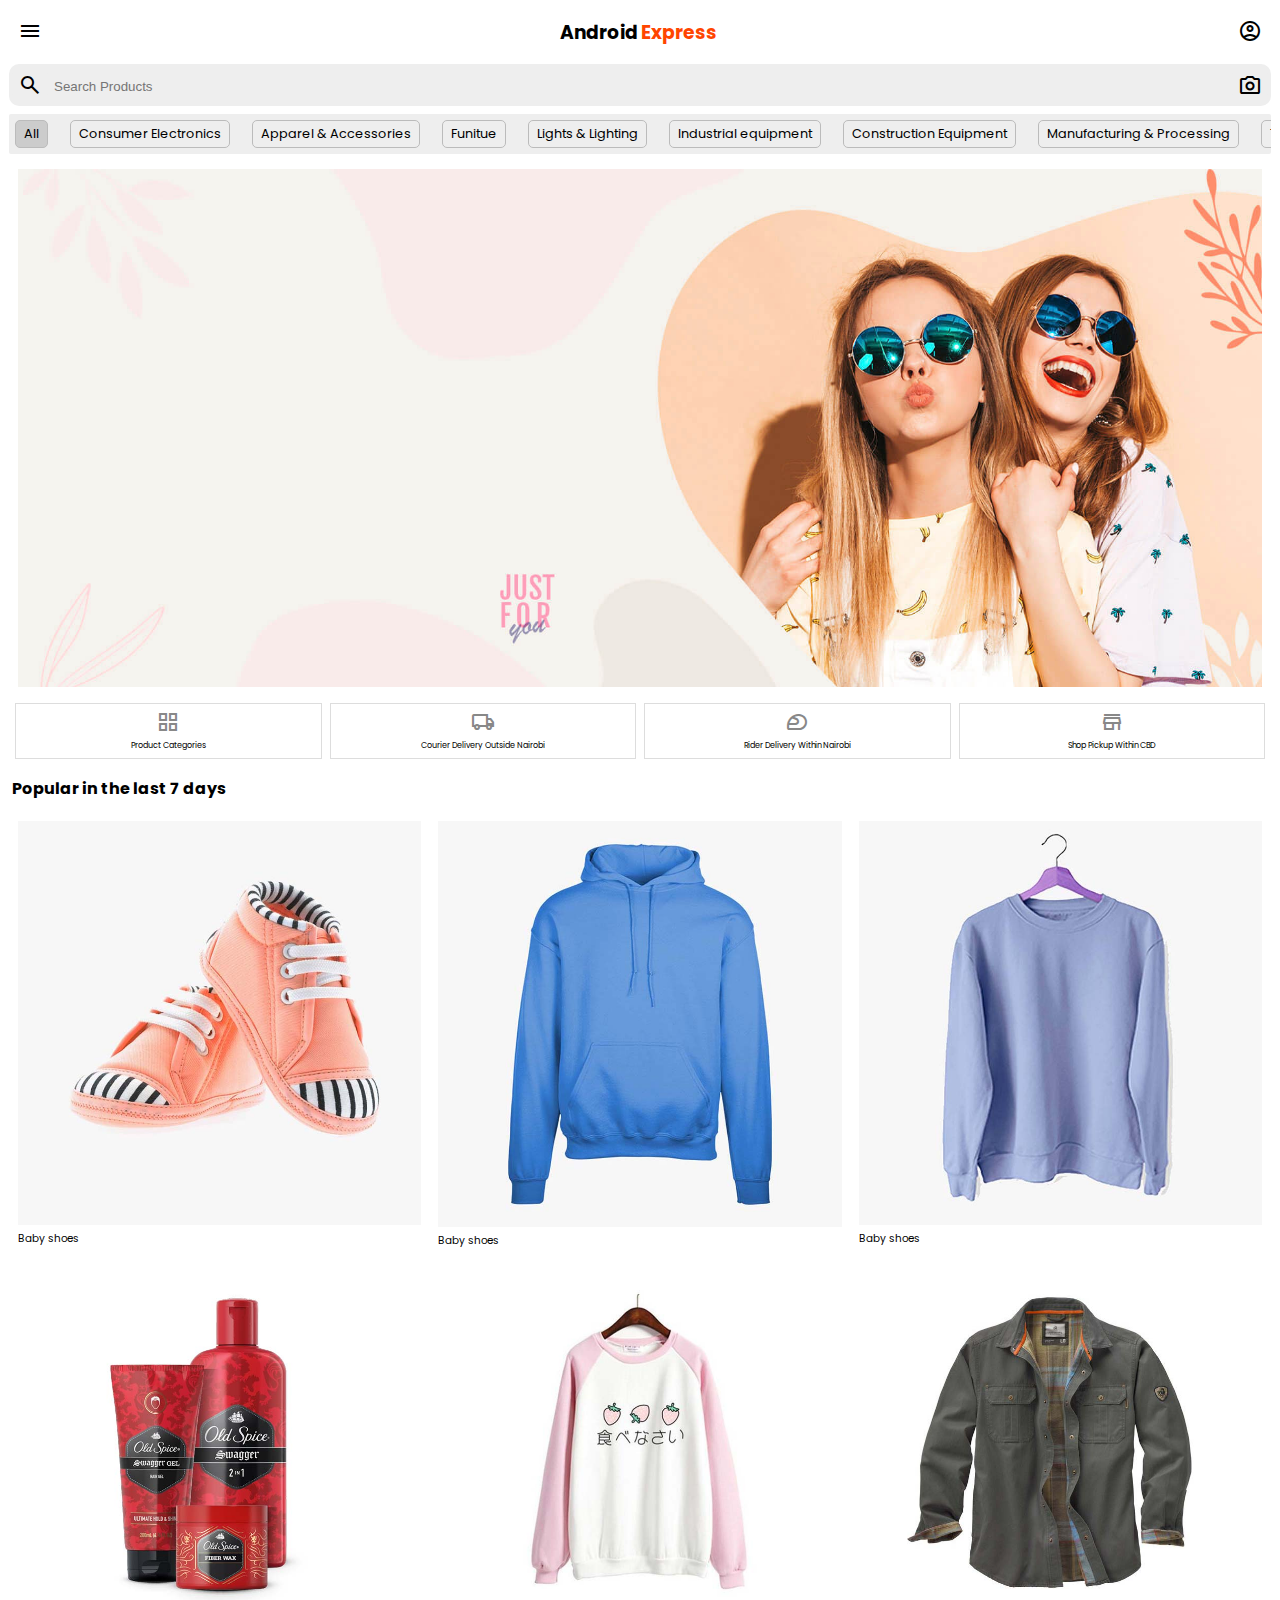
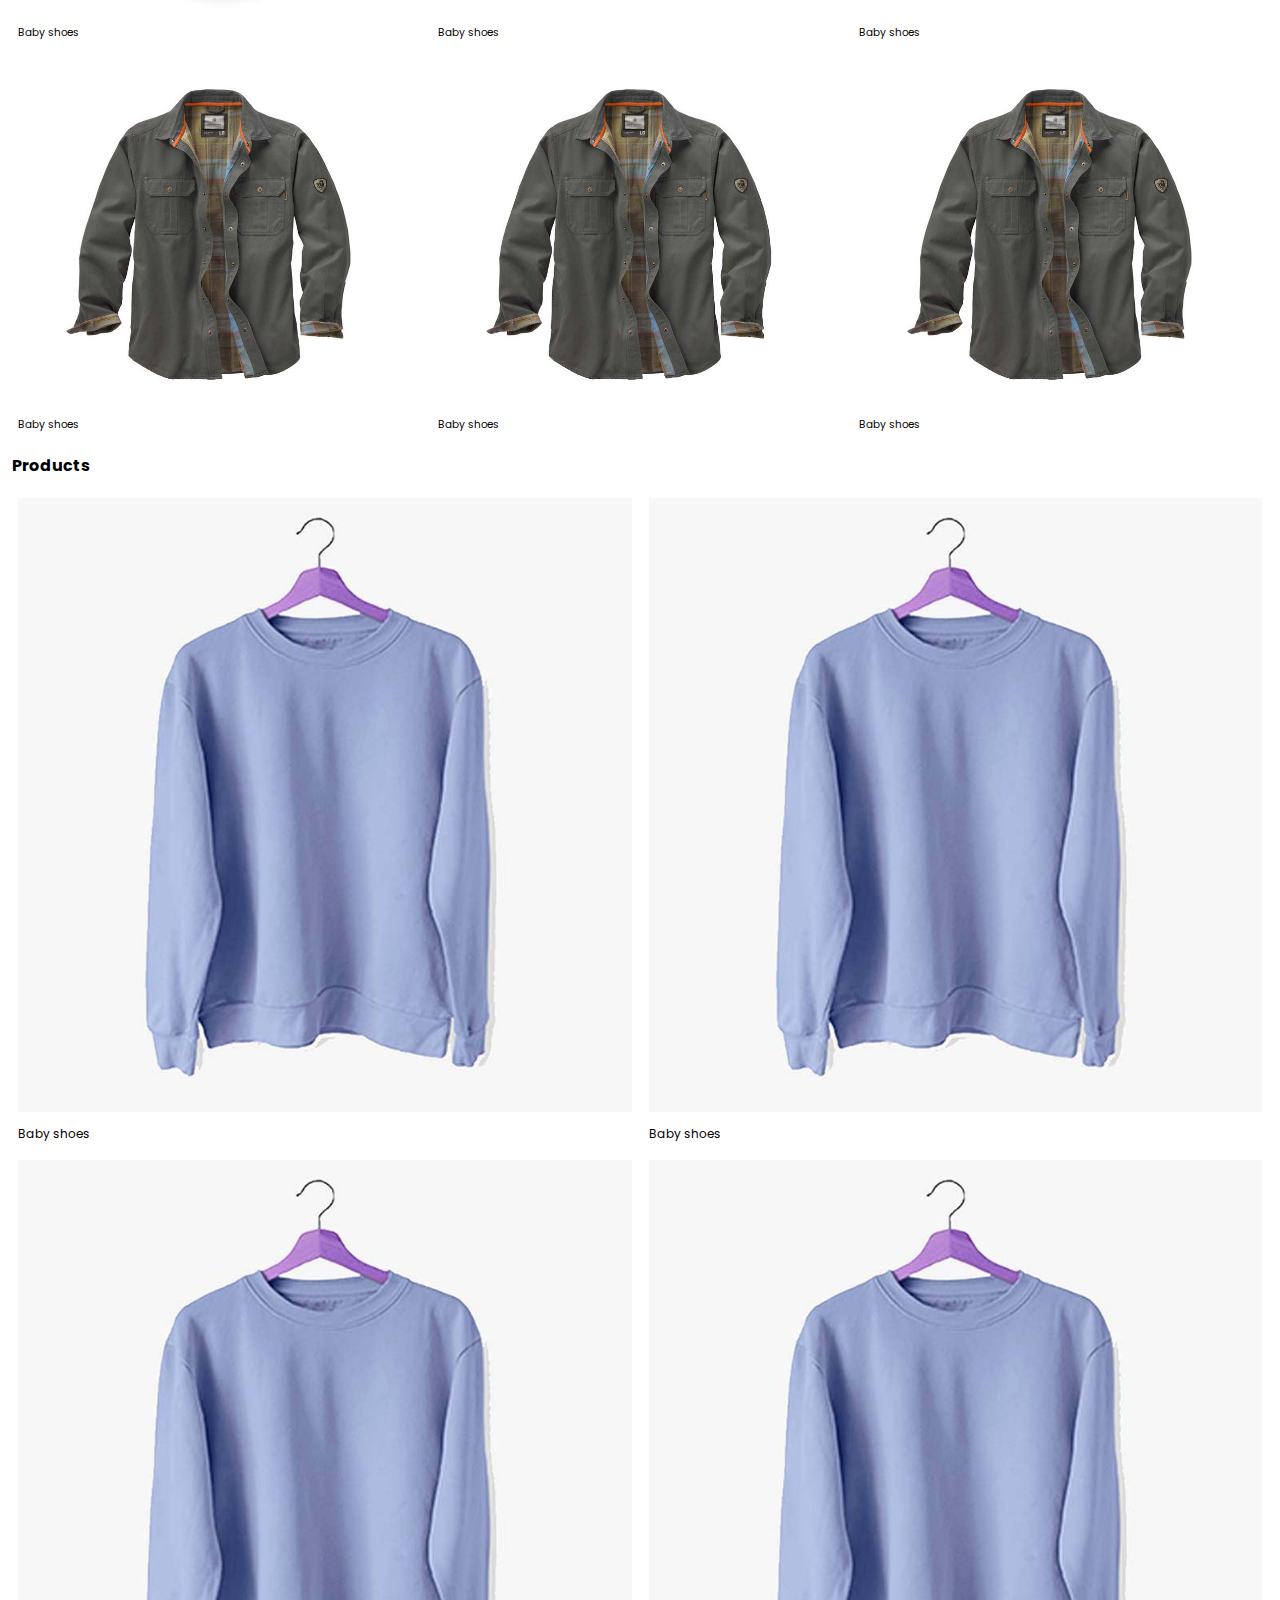
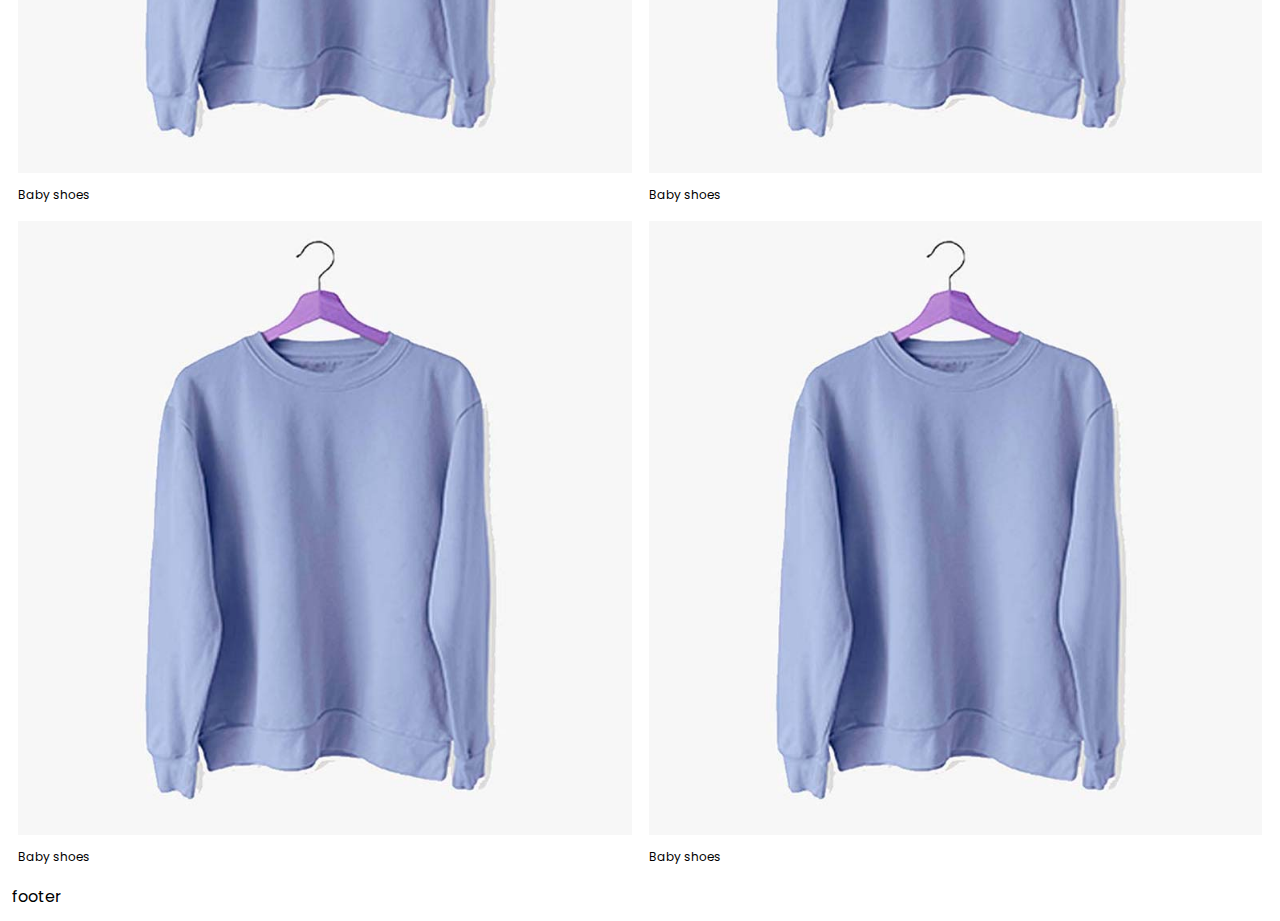
==== index.html @ 9db95a76 "Pushed the first files" ====
<!DOCTYPE html>
<html lang="en">
  <head>
    <meta charset="UTF-8" />
    <meta name="viewport" content="width=device-width, initial-scale=1.0" />
    <title>e-store</title>
    <link rel="stylesheet" href="style.css" />
    <link
      rel="stylesheet"
      href="https://fonts.googleapis.com/css2?family=Material+Symbols+Outlined:opsz,wght,FILL,GRAD@20..48,100..700,0..1,-50..200"
    />
    <link rel="preconnect" href="https://fonts.googleapis.com" />
    <link rel="preconnect" href="https://fonts.gstatic.com" crossorigin />
    <link
      href="https://fonts.googleapis.com/css2?family=Open+Sans:ital,wght@0,300..800;1,300..800&family=Poppins:ital,wght@0,100;0,200;0,300;0,400;0,500;0,600;0,700;0,800;0,900;1,100;1,200;1,300;1,400;1,500;1,600;1,700;1,800;1,900&display=swap"
      rel="stylesheet"
    />
  </head>
  <body class="body-container">
    <header class="body-container-item">
      <div class="header-logo container">
        <div class="header-logo-item">
          <span class="material-symbols-outlined"> menu </span>
        </div>
        <div class="header-logo-item">
          <h3>Android<span>Express</span></h3>
        </div>
        <div class="header-logo-item">
          <span class="material-symbols-outlined"> account_circle </span>
        </div>
      </div>
      <div class="header-search container">
        <div class="search-icon">
          <span class="material-symbols-outlined"> search </span>
        </div>
        <div class="search-input">
          <input type="text" name="" id="" placeholder="Search Products" />
        </div>

        <div class="image-search-icon">
          <span class="material-symbols-outlined"> photo_camera </span>
        </div>
      </div>
      <div class="header-categories container">
        <p class="active">All</p>
        <p>Consumer Electronics</p>
        <p>Apparel & Accessories</p>
        <p>Funitue</p>
        <p>Lights & Lighting</p>
        <p>Industrial equipment</p>
        <p>Construction Equipment</p>
        <p>Manufacturing & Processing</p>
        <p>Transportation</p>
        <p>Electrical & Electronic</p>
        <p>Auto, Motorcycle Parts & Accessories</p>
      </div>
    </header>
    <main class="body-container-item">
      <div class="hero-section">
        <div class="slide-banner">
          <img src="./images/banner-1.jpg" alt="banner" />
        </div>
        <div class="summary-info">
          <div class="info-item">
            <span class="material-symbols-outlined"> grid_view </span>
            <p>Product Categories</p>
          </div>
          <!-- <div class="info-item">
            <span class="material-symbols-outlined"> headset_mic </span>
            <p>Customer Support</p>
          </div> -->
          <div class="info-item">
            <span class="material-symbols-outlined"> local_shipping </span>
            <p>Courier Delivery Outside Nairobi</p>
          </div>
          <div class="info-item">
            <span class="material-symbols-outlined"> sports_motorsports </span>
            <p>Rider Delivery Within Nairobi</p>
          </div>
          <div class="info-item">
            <span class="material-symbols-outlined"> store </span>
            <p>Shop Pickup Within CBD</p>
          </div>
          <!-- <div class="info-item">
            <span class="material-symbols-outlined"> payments </span>
            <p>Pay on Delivery</p>
          </div> -->
        </div>
      </div>

      <h4>Popular in the last 7 days</h4>
      <div class="trending-products">
        <div class="product-card item1">
          <img src="/images/products/1.jpg" alt="" />
          <p>Baby shoes</p>
        </div>
        <div class="product-card item2">
          <img src="/images/products/2.jpg" alt="" />
          <p>Baby shoes</p>
        </div>
        <div class="product-card item3">
          <img src="/images/products/3.jpg" alt="" />
          <p>Baby shoes</p>
        </div>
        <div class="product-card item4">
          <img src="/images/products/shampoo.jpg" alt="" />
          <p>Baby shoes</p>
        </div>
        <div class="product-card item5">
          <img src="/images/products/clothes-1.jpg" alt="" />
          <p>Baby shoes</p>
        </div>
        <div class="product-card item6">
          <img src="/images/products/jacket-3.jpg" alt="" />
          <p>Baby shoes</p>
        </div>
        <div class="product-card item7">
          <img src="/images/products/jacket-3.jpg" alt="" />
          <p>Baby shoes</p>
        </div>
        <div class="product-card item8">
          <img src="/images/products/jacket-3.jpg" alt="" />
          <p>Baby shoes</p>
        </div>
        <div class="product-card item9">
          <img src="/images/products/jacket-3.jpg" alt="" />
          <p>Baby shoes</p>
        </div>
      </div>
      <h4>Products</h4>
      <div class="products">
        <div class="product-grid-item">
          <img src="/images/products/3.jpg" alt="" />
          <p>Baby shoes</p>
        </div>
        <div class="product-grid-item">
          <img src="/images/products/3.jpg" alt="" />
          <p>Baby shoes</p>
        </div>
        <div class="product-grid-item">
          <img src="/images/products/3.jpg" alt="" />
          <p>Baby shoes</p>
        </div>
        <div class="product-grid-item">
          <img src="/images/products/3.jpg" alt="" />
          <p>Baby shoes</p>
        </div>
        <div class="product-grid-item">
          <img src="/images/products/3.jpg" alt="" />
          <p>Baby shoes</p>
        </div>
        <div class="product-grid-item">
          <img src="/images/products/3.jpg" alt="" />
          <p>Baby shoes</p>
        </div>
      </div>
    </main>
    <footer class="body-container-item">
      <p>footer</p>
    </footer>
  </body>
</html>
---- style.css ----
*{
    margin: 0;
    padding: 0;
    box-sizing: border-box;
    /* border: 1px solid red; */
    padding: 3px;
}

li{
    list-style: none;
}

a{
    text-decoration: none;
}

html{
    font-family: "Poppins", sans-serif;
    /* font-weight: 400; */
    font-style: normal;
}

.body-container{
    display: flex;
    flex-direction: column;
    width: 100%;
    /* gap: 5px; */
}

header{
    display: flex;
    flex-direction: column;
    gap: 5px;
}

.header-logo{
    display: flex;
    gap: 1rem;
    align-items: center;
    justify-content: space-between;

}

.header-logo h3 span{
    color: orangered;
    /* border: 1px solid black;
    border-radius: 5px; */
}

.header-search, .search-icon,.image-search-icon{
    display: flex;
    align-items: center;
    justify-content: space-between;
    background-color: #eee;
    border-radius: 10px;
}


.search-input{
    flex-grow: 1;
    font: inherit;
}

.search-input input{
    background: transparent;
    width: 100%;
    border: none;
    border-radius: 5px;
}

.header-categories{
    display: flex;
    gap: 1rem;
    background-color: #eee;
    overflow-x: auto;
        -webkit-overflow-scrolling: touch; /* Enable smooth scrolling on iOS */
    scrollbar-width: none; /* Hide scrollbar for Firefox */
    -ms-overflow-style: none; /* Hide scrollbar for IE/Edge */
    gap: 1rem;
    padding-right: 10px;
    border-radius: 2px;
}

.header-categories::-webkit-scrollbar {
    display: none; /* Hide scrollbar for Webkit browsers (Chrome, Safari) */
}

.header-categories p{
    width:max-content;
    text-wrap: nowrap;
    border: 1px solid #bbb;
    margin: 3px;
    border-radius: 5px;
    padding: 4px 8px;
    font-size: 0.8rem;
}

.active{
    background-color: #ccc;
}

/* ********************* */
.body-container-item{
    display: flex;
    flex-direction: column;
    gap: 8px;
    /* border: 1px solid red; */
}
.hero-section{
    display: flex;
    flex-direction: column;
    /* border: 1px solid red; */

}

.slide-banner img{
    width: 100%;
}

.summary-info{
    display: flex;
    align-items:stretch;
    justify-content:space-between;
    gap: 0.5rem;
    /* border: 1px solid red; */
    /* flex-wrap: wrap; */

}
.info-item{
    display: flex;
    flex-direction: column;
    align-items: center;
    justify-content: space-evenly;
    border: 1px solid #ddd;
    width: 100%;
}

.summary-info span{
    /* border: 1px solid red; */
    color: #888;
}

.summary-info p {
    font-size: 0.5rem;
    text-wrap: wrap;
    text-align: center;
}

.trending-products{
    display: grid;
    grid-template-columns: repeat(6, 1fr);
    grid-template-rows: repeat(3, auto);
    gap: 5px;
}

.product-card{
    display: flex;
    flex-direction: column;
    /* border: 1px solid red; */
}

.product-card p{
    font-size: 0.65rem;
}

.item1 {
    grid-column: span 2; /* Take up 2 columns */
    grid-row: span 1; /* Take up 1 row */
}
.item2 {
    grid-column: span 2; /* Take up 2 columns */
    grid-row: span 1; /* Take up 1 row */
}
.item3 {
    grid-column: span 2; /* Take up 2 columns */
    grid-row: span 1; /* Take up 1 row */
}
.item4 {
    grid-column: span 2; /* Take up 2 columns */
    grid-row: span 1; /* Take up 1 row */
    /* background-color: aqua; */
}
.item5 {
    grid-column: span 2; /* Take up 2 columns */
    grid-row: span 1; /* Take up 1 row */
}
.item6 {
    grid-column: span 2; /* Take up 2 columns */
    grid-row: span 1; /* Take up 1 row */
}
.item7 {
    grid-column: span 2; /* Take up 2 columns */
    grid-row: span 1; /* Take up 1 row */
}
.item8 {
    grid-column: span 2; /* Take up 2 columns */
    grid-row: span 1; /* Take up 1 row */
}
.item9 {
    grid-column: span 2; /* Take up 2 columns */
    grid-row: span 1; /* Take up 1 row */
}

.products{
    display: grid;
    grid-template-columns: repeat(2, 1fr);
    gap: 5px;
    width: 100%;
}

.product-grid-item img{
    width: 100%;
}

.product-grid-item p{
    font-size: 0.75rem;
}
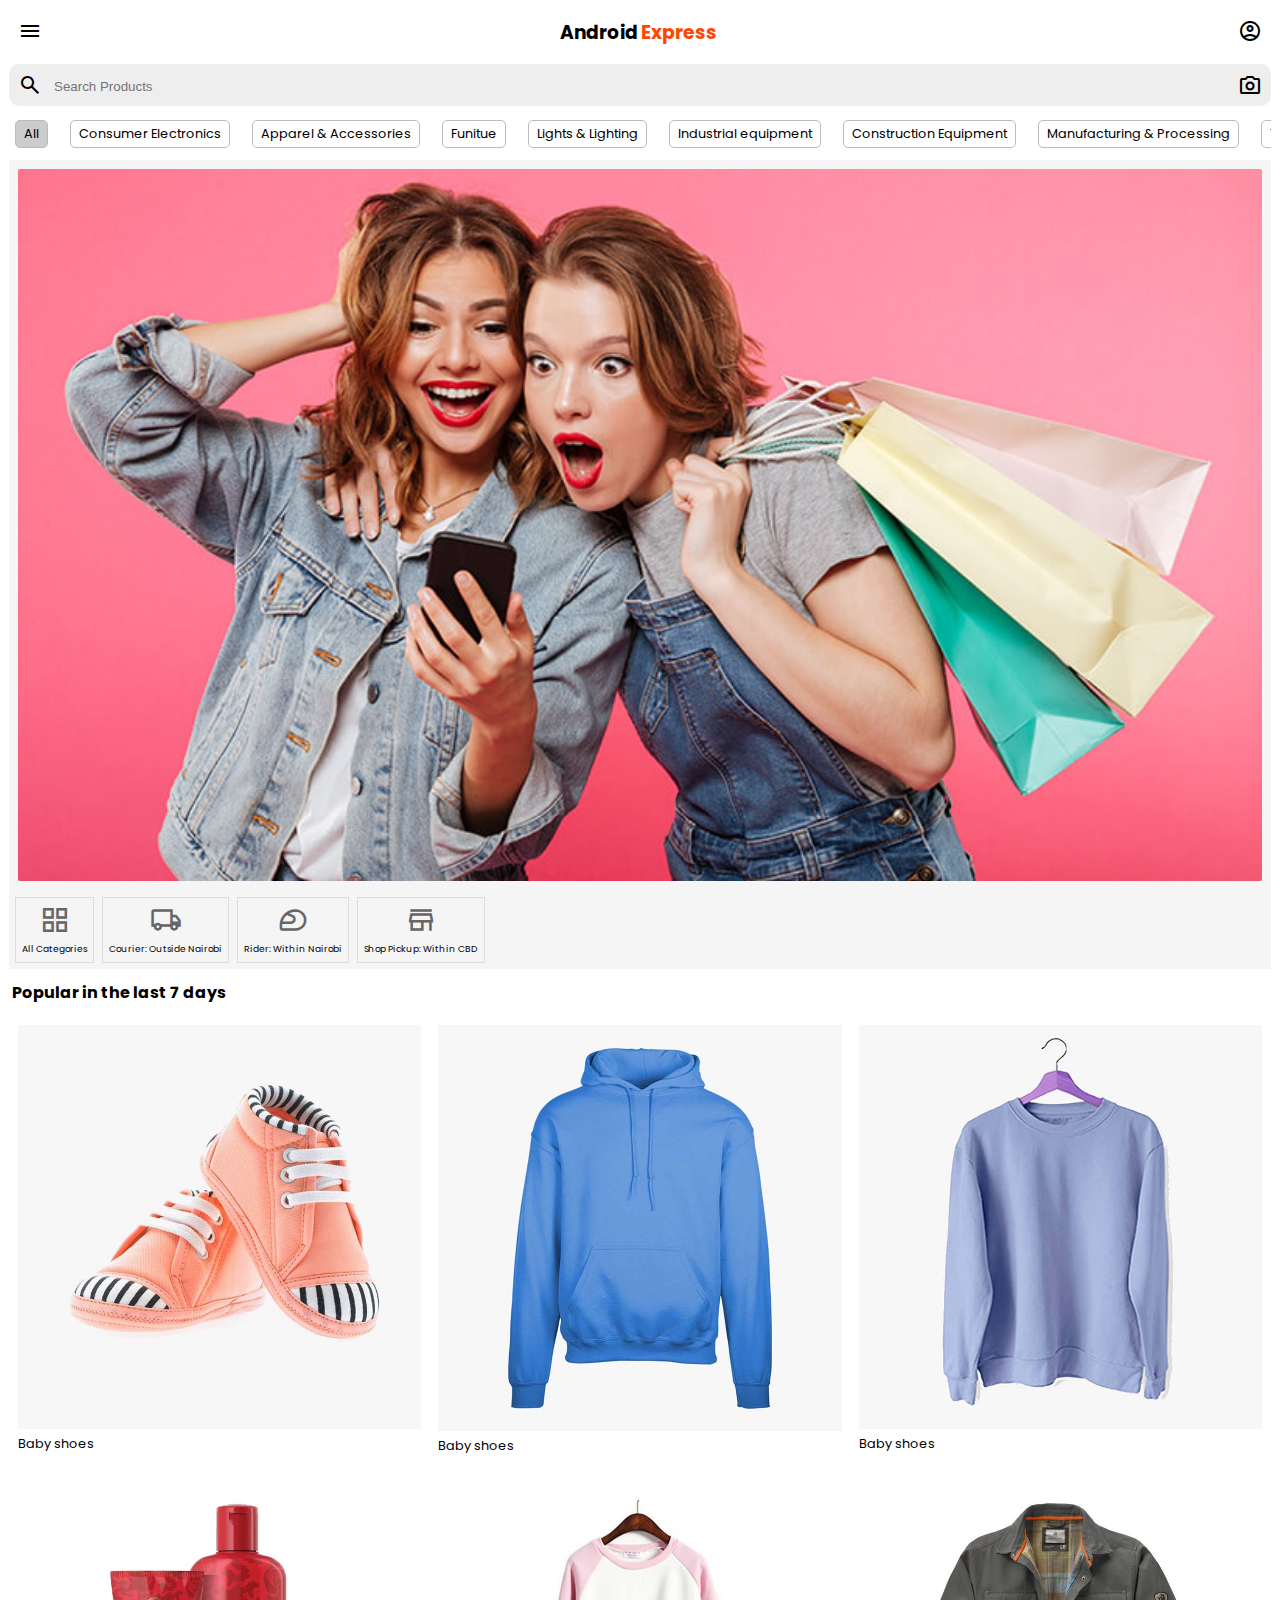
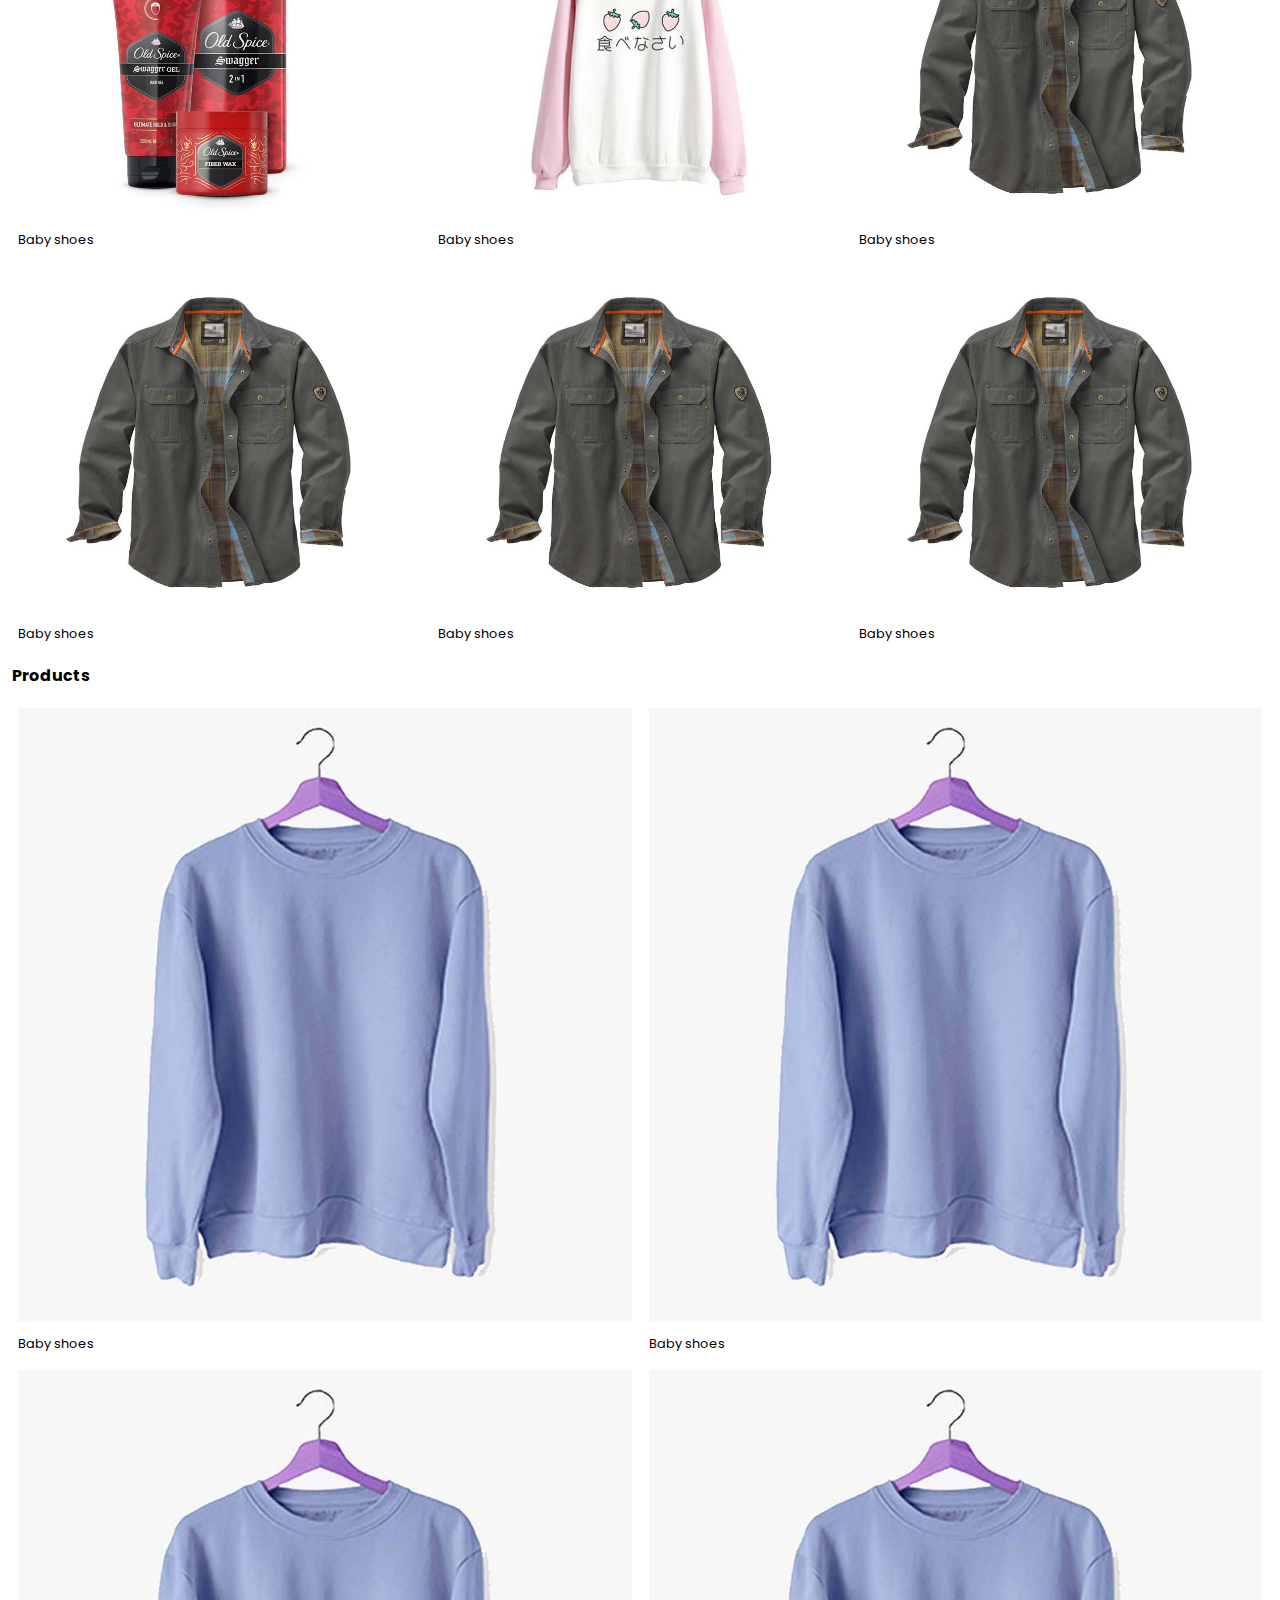
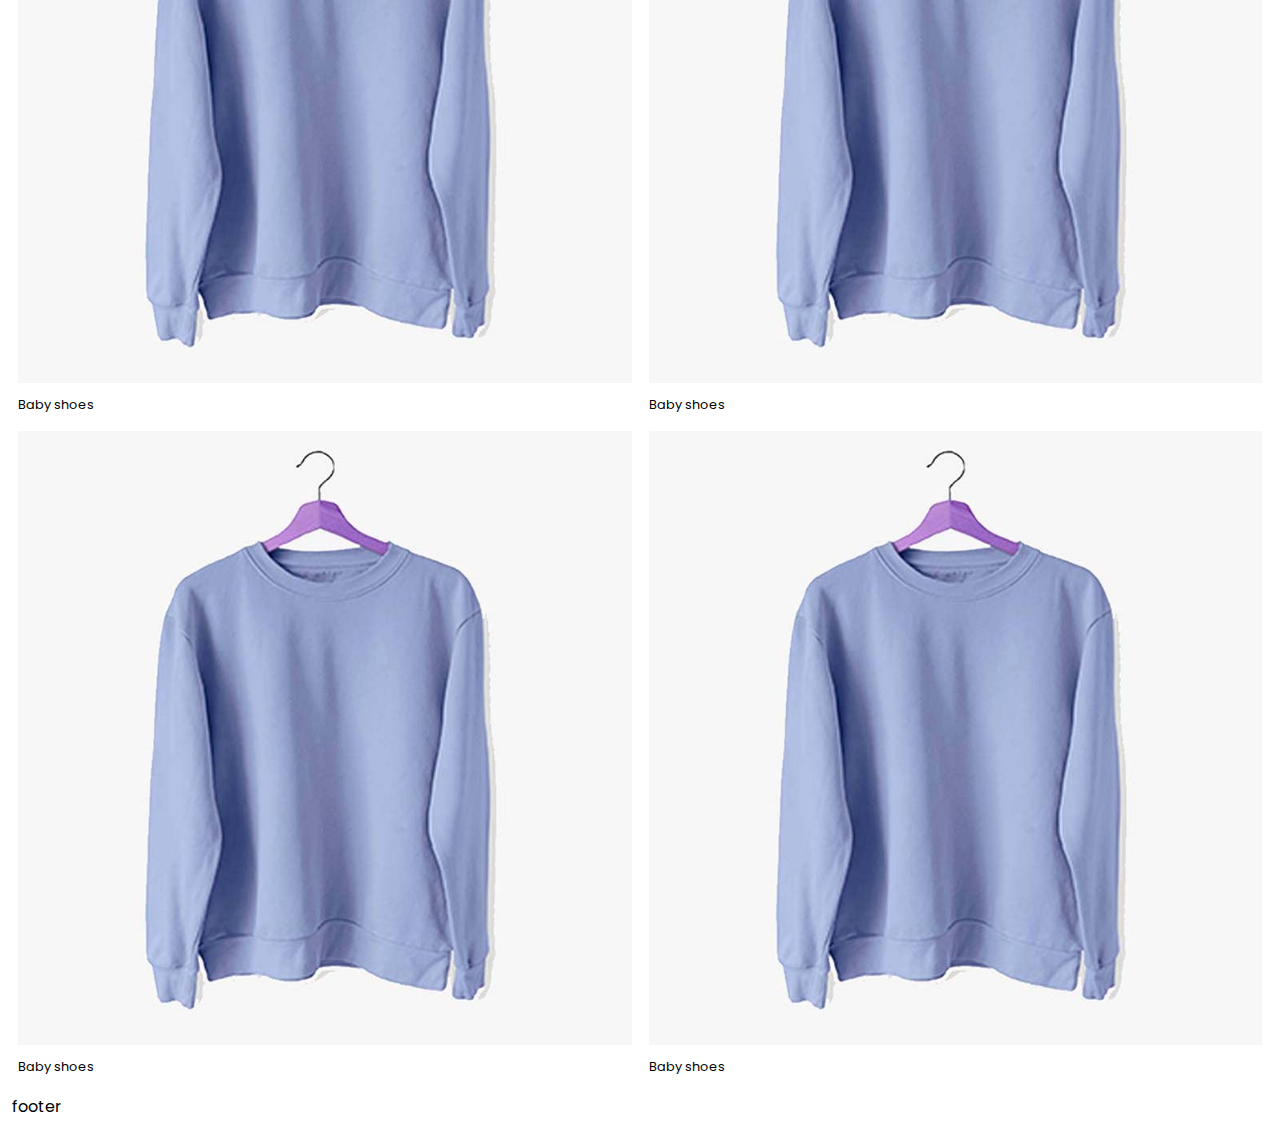
==== commit 21a087df: "Add files via upload" ====
--- a/index.html
+++ b/index.html
@@ -58,12 +58,12 @@
     <main class="body-container-item">
       <div class="hero-section">
         <div class="slide-banner">
-          <img src="./images/banner-1.jpg" alt="banner" />
+          <img src="./images/blog-1.jpg" alt="banner" />
         </div>
         <div class="summary-info">
           <div class="info-item">
             <span class="material-symbols-outlined"> grid_view </span>
-            <p>Product Categories</p>
+            <p>All Categories</p>
           </div>
           <!-- <div class="info-item">
             <span class="material-symbols-outlined"> headset_mic </span>
@@ -71,15 +71,15 @@
           </div> -->
           <div class="info-item">
             <span class="material-symbols-outlined"> local_shipping </span>
-            <p>Courier Delivery Outside Nairobi</p>
+            <p>Courier: Outside Nairobi</p>
           </div>
           <div class="info-item">
             <span class="material-symbols-outlined"> sports_motorsports </span>
-            <p>Rider Delivery Within Nairobi</p>
+            <p>Rider: Within Nairobi</p>
           </div>
           <div class="info-item">
             <span class="material-symbols-outlined"> store </span>
-            <p>Shop Pickup Within CBD</p>
+            <p>Shop Pickup: Within CBD</p>
           </div>
           <!-- <div class="info-item">
             <span class="material-symbols-outlined"> payments </span>
--- a/style.css
+++ b/style.css
@@ -31,6 +31,7 @@
     display: flex;
     flex-direction: column;
     gap: 5px;
+    background-color: #fff;
 }
 
 .header-logo{
@@ -71,7 +72,7 @@
 .header-categories{
     display: flex;
     gap: 1rem;
-    background-color: #eee;
+    /* background-color: #eee; */
     overflow-x: auto;
         -webkit-overflow-scrolling: touch; /* Enable smooth scrolling on iOS */
     scrollbar-width: none; /* Hide scrollbar for Firefox */
@@ -105,22 +106,26 @@
     flex-direction: column;
     gap: 8px;
     /* border: 1px solid red; */
+   
 }
 .hero-section{
     display: flex;
     flex-direction: column;
     /* border: 1px solid red; */
+     background-color: #f5f5f5;
 
 }
 
 .slide-banner img{
     width: 100%;
+    border-radius: 5px;
+    /* border: 1px solid #bbb; */
 }
 
 .summary-info{
     display: flex;
-    align-items:stretch;
-    justify-content:space-between;
+    align-items:center;
+    justify-content: flex-start;
     gap: 0.5rem;
     /* border: 1px solid red; */
     /* flex-wrap: wrap; */
@@ -132,16 +137,17 @@
     align-items: center;
     justify-content: space-evenly;
     border: 1px solid #ddd;
-    width: 100%;
+    /* width: 100%; */
 }
 
 .summary-info span{
     /* border: 1px solid red; */
-    color: #888;
+    color: #666;
+    font-size: 2rem;
 }
 
 .summary-info p {
-    font-size: 0.5rem;
+    font-size: 0.57rem;
     text-wrap: wrap;
     text-align: center;
 }
@@ -151,6 +157,7 @@
     grid-template-columns: repeat(6, 1fr);
     grid-template-rows: repeat(3, auto);
     gap: 5px;
+    background-color: #fff;
 }
 
 .product-card{
@@ -160,7 +167,7 @@
 }
 
 .product-card p{
-    font-size: 0.65rem;
+    font-size: 0.8rem;
 }
 
 .item1 {
@@ -213,5 +220,5 @@
 }
 
 .product-grid-item p{
-    font-size: 0.75rem;
+    font-size: 0.8rem;
 }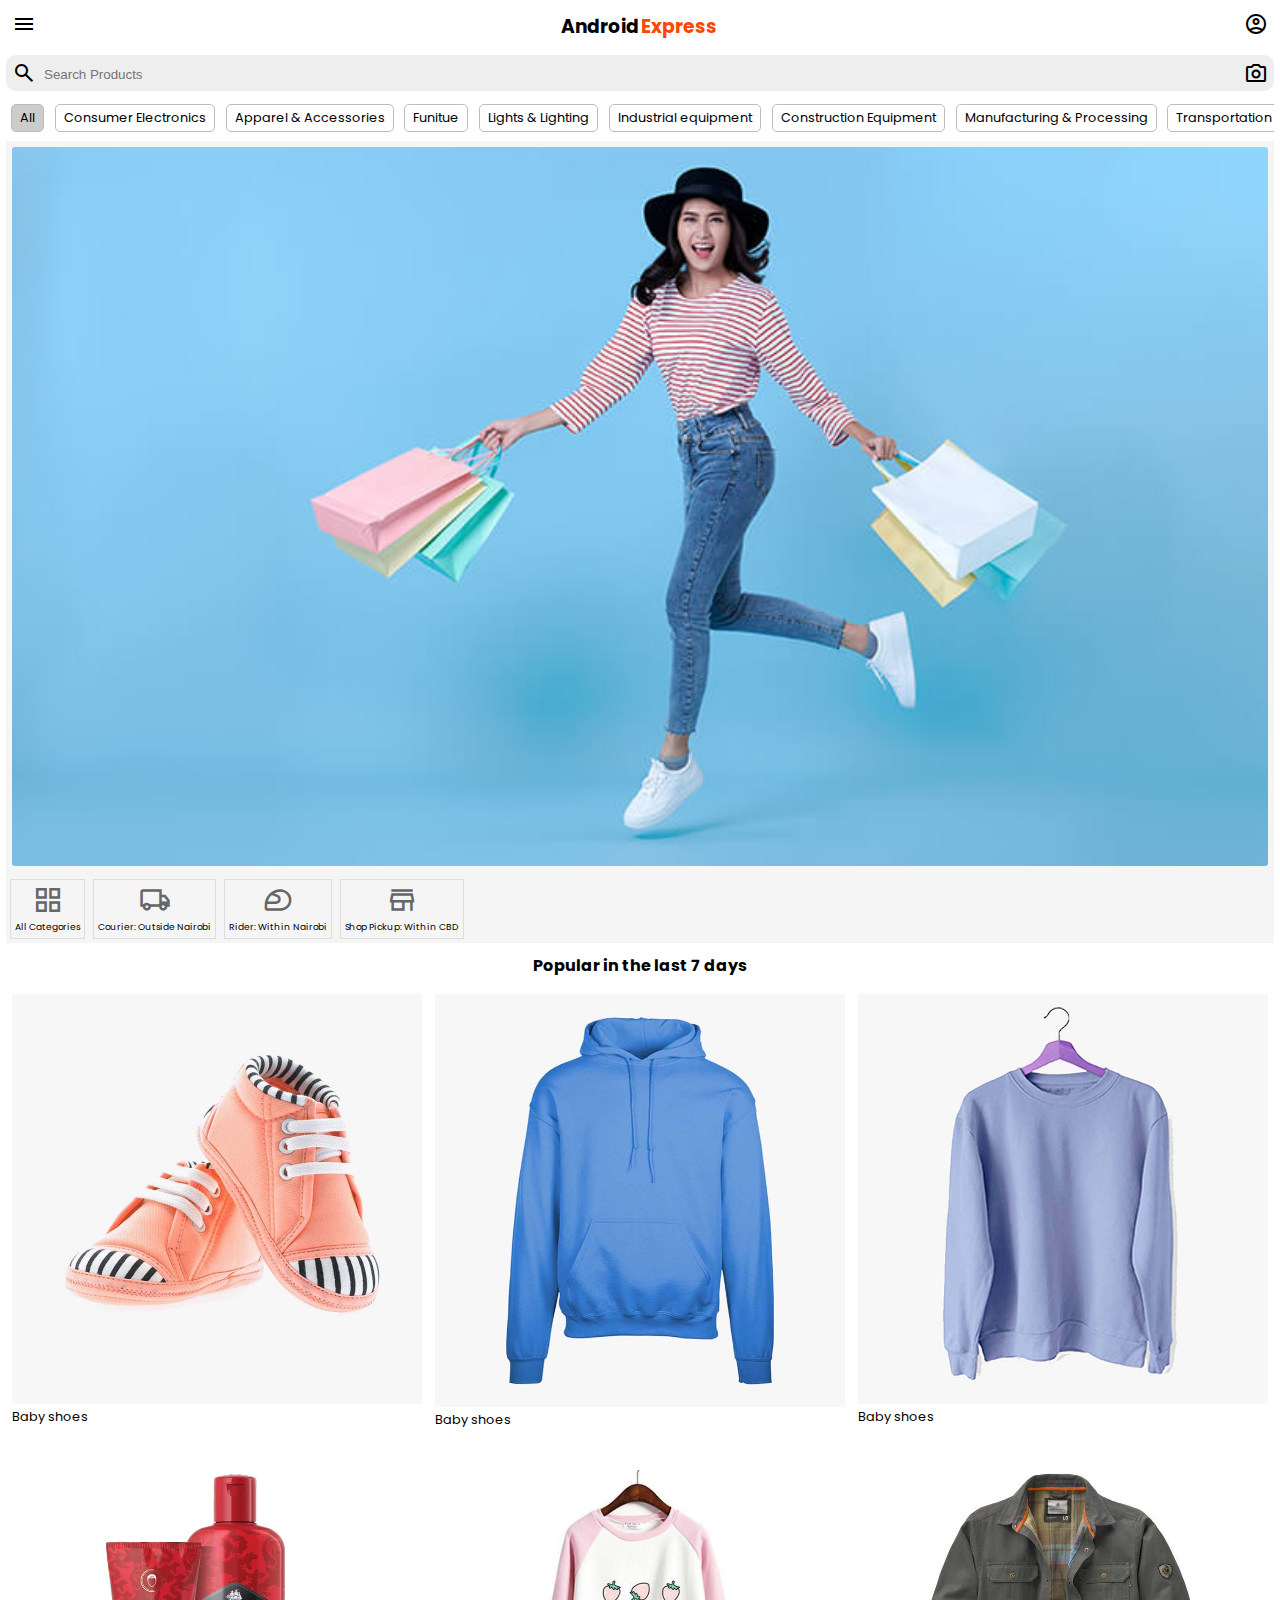
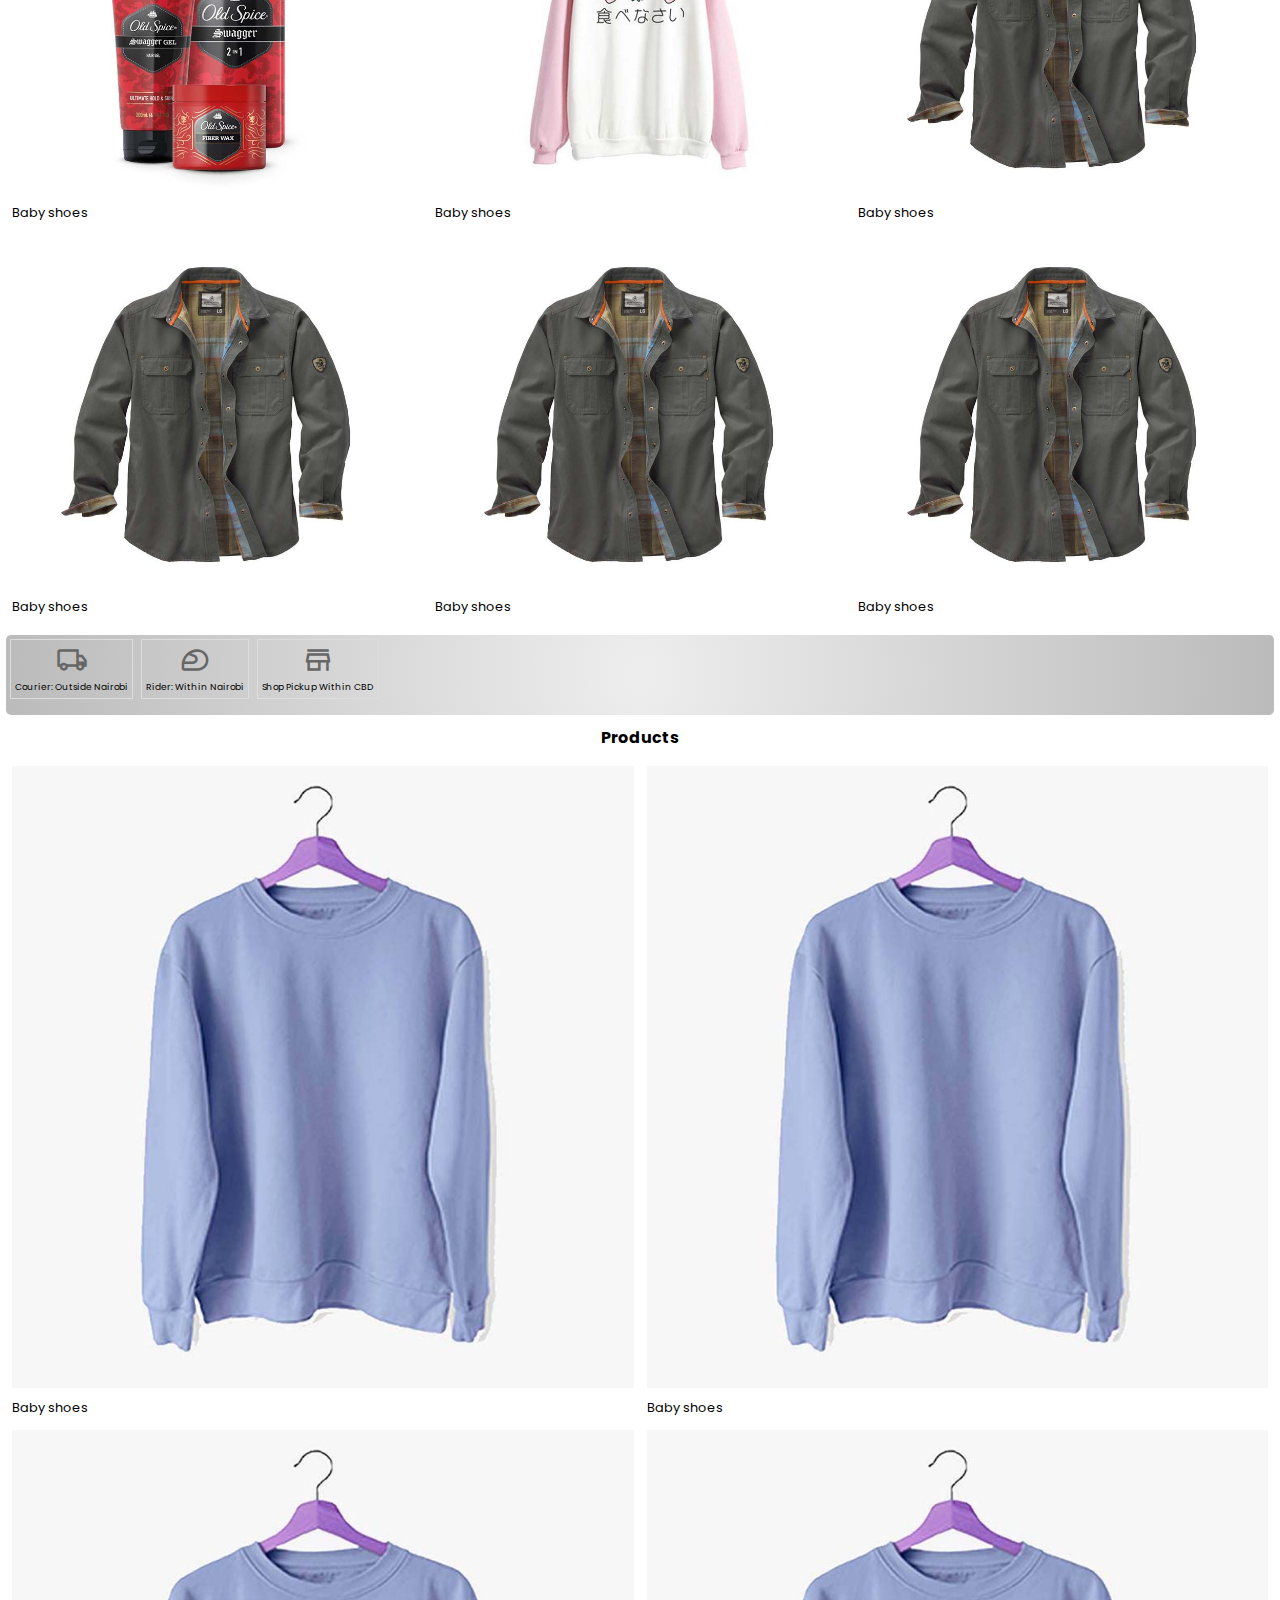
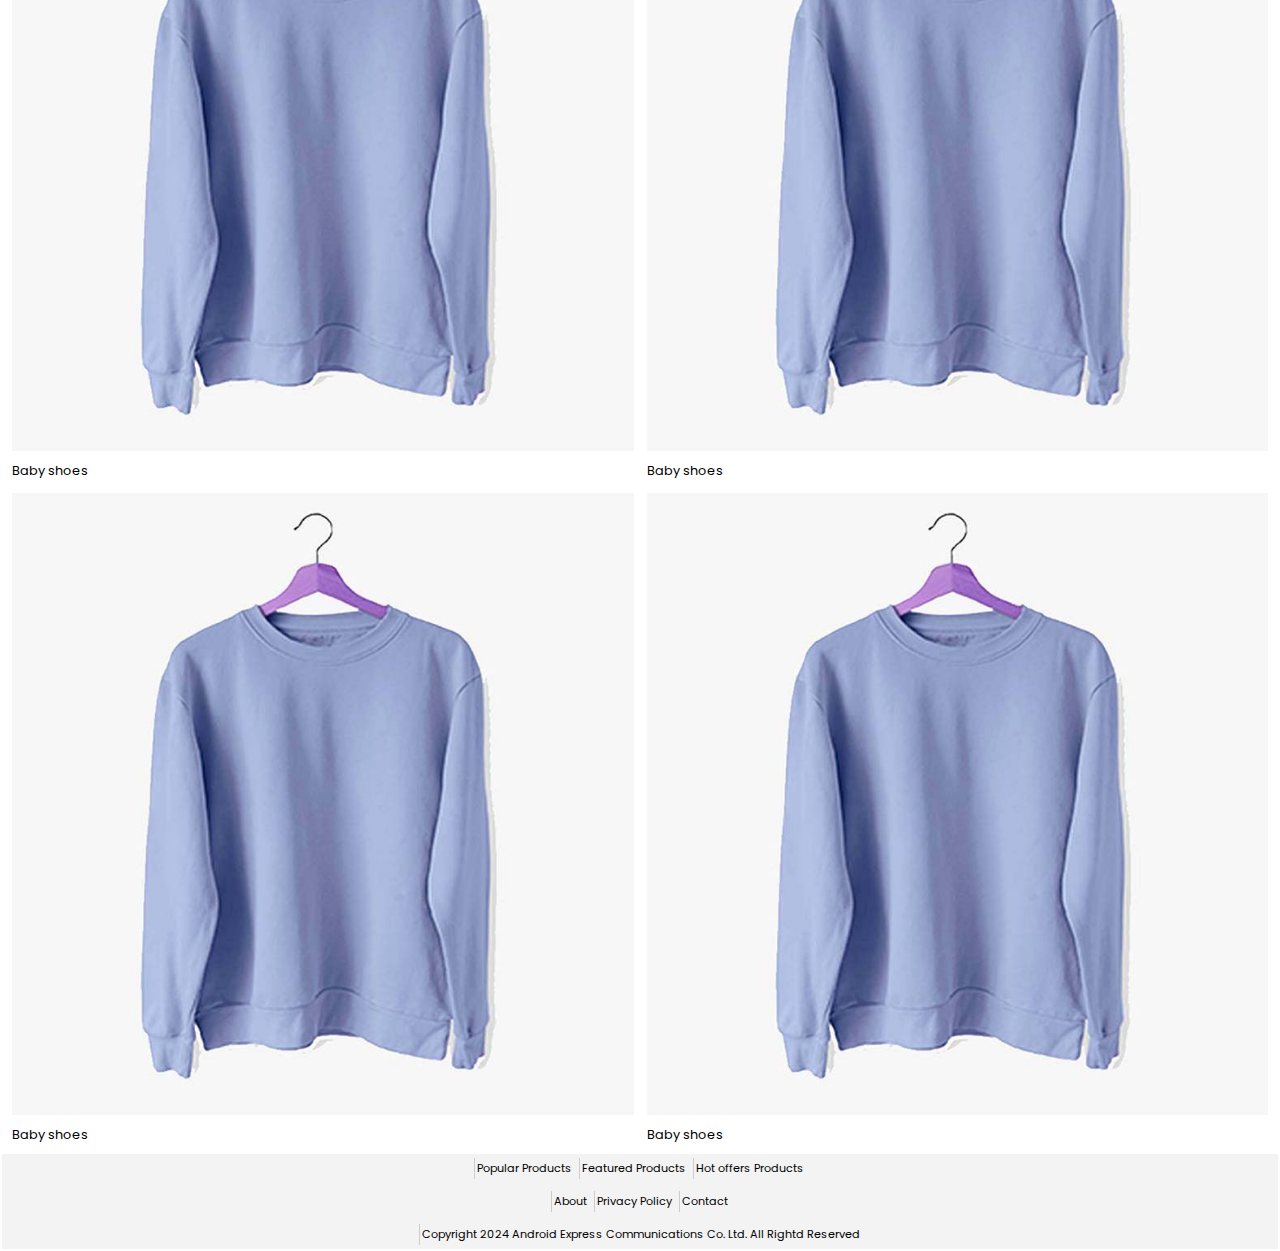
==== commit 34145cad: "Add files via upload" ====
--- a/index.html
+++ b/index.html
@@ -16,147 +16,209 @@
       rel="stylesheet"
     />
   </head>
-  <body class="body-container">
-    <header class="body-container-item">
-      <div class="header-logo container">
-        <div class="header-logo-item">
-          <span class="material-symbols-outlined"> menu </span>
-        </div>
-        <div class="header-logo-item">
-          <h3>Android<span>Express</span></h3>
-        </div>
-        <div class="header-logo-item">
-          <span class="material-symbols-outlined"> account_circle </span>
-        </div>
-      </div>
-      <div class="header-search container">
-        <div class="search-icon">
-          <span class="material-symbols-outlined"> search </span>
-        </div>
-        <div class="search-input">
-          <input type="text" name="" id="" placeholder="Search Products" />
-        </div>
-
-        <div class="image-search-icon">
-          <span class="material-symbols-outlined"> photo_camera </span>
-        </div>
-      </div>
-      <div class="header-categories container">
-        <p class="active">All</p>
-        <p>Consumer Electronics</p>
-        <p>Apparel & Accessories</p>
-        <p>Funitue</p>
-        <p>Lights & Lighting</p>
-        <p>Industrial equipment</p>
-        <p>Construction Equipment</p>
-        <p>Manufacturing & Processing</p>
-        <p>Transportation</p>
-        <p>Electrical & Electronic</p>
-        <p>Auto, Motorcycle Parts & Accessories</p>
-      </div>
-    </header>
-    <main class="body-container-item">
-      <div class="hero-section">
-        <div class="slide-banner">
-          <img src="./images/blog-1.jpg" alt="banner" />
-        </div>
-        <div class="summary-info">
-          <div class="info-item">
-            <span class="material-symbols-outlined"> grid_view </span>
-            <p>All Categories</p>
-          </div>
-          <!-- <div class="info-item">
+  <body>
+    <div class="body-container">
+      <header class="body-container-item">
+        <div class="header-logo container">
+          <div class="header-logo-item">
+            <span class="material-symbols-outlined"> menu </span>
+          </div>
+          <div class="header-logo-item">
+            <h3>Android<span>Express</span></h3>
+          </div>
+          <div class="header-logo-item">
+            <span class="material-symbols-outlined"> account_circle </span>
+          </div>
+        </div>
+        <div class="header-search container">
+          <div class="search-icon">
+            <span class="material-symbols-outlined"> search </span>
+          </div>
+          <div class="search-input">
+            <input type="text" name="" id="" placeholder="Search Products" />
+          </div>
+
+          <div class="image-search-icon">
+            <span class="material-symbols-outlined"> photo_camera </span>
+          </div>
+        </div>
+        <div class="header-categories container">
+          <p class="active">All</p>
+          <p>Consumer Electronics</p>
+          <p>Apparel & Accessories</p>
+          <p>Funitue</p>
+          <p>Lights & Lighting</p>
+          <p>Industrial equipment</p>
+          <p>Construction Equipment</p>
+          <p>Manufacturing & Processing</p>
+          <p>Transportation</p>
+          <p>Electrical & Electronic</p>
+          <p>Auto, Motorcycle Parts & Accessories</p>
+        </div>
+      </header>
+      <main class="body-container-item">
+        <div class="hero-section">
+          <div class="slide-banner">
+            <img src="./images/blog-4.jpg" alt="banner" />
+          </div>
+          <div class="summary-info">
+            <div class="info-item">
+              <span class="material-symbols-outlined"> grid_view </span>
+              <p>All Categories</p>
+            </div>
+            <!-- <div class="info-item">
             <span class="material-symbols-outlined"> headset_mic </span>
             <p>Customer Support</p>
           </div> -->
-          <div class="info-item">
-            <span class="material-symbols-outlined"> local_shipping </span>
-            <p>Courier: Outside Nairobi</p>
-          </div>
-          <div class="info-item">
-            <span class="material-symbols-outlined"> sports_motorsports </span>
-            <p>Rider: Within Nairobi</p>
-          </div>
-          <div class="info-item">
-            <span class="material-symbols-outlined"> store </span>
-            <p>Shop Pickup: Within CBD</p>
-          </div>
-          <!-- <div class="info-item">
+            <div class="info-item">
+              <span class="material-symbols-outlined"> local_shipping </span>
+              <p>Courier: Outside Nairobi</p>
+            </div>
+            <div class="info-item">
+              <span class="material-symbols-outlined">
+                sports_motorsports
+              </span>
+              <p>Rider: Within Nairobi</p>
+            </div>
+            <div class="info-item">
+              <span class="material-symbols-outlined"> store </span>
+              <p>Shop Pickup: Within CBD</p>
+            </div>
+            <!-- <div class="info-item">
             <span class="material-symbols-outlined"> payments </span>
             <p>Pay on Delivery</p>
           </div> -->
-        </div>
+          </div>
+        </div>
+
+        <!-- ********************************** -->
+
+        <h4>Popular in the last 7 days</h4>
+        <div class="trending-products">
+          <div class="product-card item1">
+            <img src="./images/products/1.jpg" alt="" />
+            <p>Baby shoes</p>
+          </div>
+          <div class="product-card item2">
+            <img src="./images/products/2.jpg" alt="" />
+            <p>Baby shoes</p>
+          </div>
+          <div class="product-card item3">
+            <img src="./images/products/3.jpg" alt="" />
+            <p>Baby shoes</p>
+          </div>
+          <div class="product-card item4">
+            <img src="./images/products/shampoo.jpg" alt="" />
+            <p>Baby shoes</p>
+          </div>
+          <div class="product-card item5">
+            <img src="./images/products/clothes-1.jpg" alt="" />
+            <p>Baby shoes</p>
+          </div>
+          <div class="product-card item6">
+            <img src="./images/products/jacket-3.jpg" alt="" />
+            <p>Baby shoes</p>
+          </div>
+          <div class="product-card item7">
+            <img src="./images/products/jacket-3.jpg" alt="" />
+            <p>Baby shoes</p>
+          </div>
+          <div class="product-card item8">
+            <img src="./images/products/jacket-3.jpg" alt="" />
+            <p>Baby shoes</p>
+          </div>
+          <div class="product-card item9">
+            <img src="./images/products/jacket-3.jpg" alt="" />
+            <p>Baby shoes</p>
+          </div>
+        </div>
+
+        <!-- ********************************** -->
+
+        <div class="ad-banner">
+          <!-- <div class="banner-div"></div> -->
+          <!-- <img src="./images/banner-2.jpg" alt="" /> -->
+          <div class="summary-info">
+            <!-- <div class="info-item">
+              <span class="material-symbols-outlined"> grid_view </span>
+              <p>All Categories</p>
+            </div> -->
+            <!-- <div class="info-item">
+            <span class="material-symbols-outlined"> headset_mic </span>
+            <p>Customer Support</p>
+          </div> -->
+            <div class="info-item">
+              <span class="material-symbols-outlined"> local_shipping </span>
+              <p>Courier: Outside Nairobi</p>
+            </div>
+            <div class="info-item">
+              <span class="material-symbols-outlined">
+                sports_motorsports
+              </span>
+              <p>Rider: Within Nairobi</p>
+            </div>
+            <div class="info-item">
+              <span class="material-symbols-outlined"> store </span>
+              <p>Shop Pickup Within CBD</p>
+            </div>
+            <!-- <div class="info-item">
+            <span class="material-symbols-outlined"> payments </span>
+            <p>Pay on Delivery</p>
+          </div> -->
+          </div>
+        </div>
+
+        <!-- *********************************** -->
+
+        <h4>Products</h4>
+        <div class="products">
+          <div class="product-grid-item">
+            <img src="./images/products/3.jpg" alt="" />
+            <p>Baby shoes</p>
+          </div>
+          <div class="product-grid-item">
+            <img src="./images/products/3.jpg" alt="" />
+            <p>Baby shoes</p>
+          </div>
+          <div class="product-grid-item">
+            <img src="./images/products/3.jpg" alt="" />
+            <p>Baby shoes</p>
+          </div>
+          <div class="product-grid-item">
+            <img src="./images/products/3.jpg" alt="" />
+            <p>Baby shoes</p>
+          </div>
+          <div class="product-grid-item">
+            <img src="./images/products/3.jpg" alt="" />
+            <p>Baby shoes</p>
+          </div>
+          <div class="product-grid-item">
+            <img src="./images/products/3.jpg" alt="" />
+            <p>Baby shoes</p>
+          </div>
+        </div>
+
+        <!-- *************************************** -->
+      </main>
+    </div>
+
+    <footer class="body-container-item footer">
+      <div class="footer-row">
+        <p>Popular Products</p>
+        <p>Featured Products</p>
+        <p>Hot offers Products</p>
       </div>
-
-      <h4>Popular in the last 7 days</h4>
-      <div class="trending-products">
-        <div class="product-card item1">
-          <img src="/images/products/1.jpg" alt="" />
-          <p>Baby shoes</p>
-        </div>
-        <div class="product-card item2">
-          <img src="/images/products/2.jpg" alt="" />
-          <p>Baby shoes</p>
-        </div>
-        <div class="product-card item3">
-          <img src="/images/products/3.jpg" alt="" />
-          <p>Baby shoes</p>
-        </div>
-        <div class="product-card item4">
-          <img src="/images/products/shampoo.jpg" alt="" />
-          <p>Baby shoes</p>
-        </div>
-        <div class="product-card item5">
-          <img src="/images/products/clothes-1.jpg" alt="" />
-          <p>Baby shoes</p>
-        </div>
-        <div class="product-card item6">
-          <img src="/images/products/jacket-3.jpg" alt="" />
-          <p>Baby shoes</p>
-        </div>
-        <div class="product-card item7">
-          <img src="/images/products/jacket-3.jpg" alt="" />
-          <p>Baby shoes</p>
-        </div>
-        <div class="product-card item8">
-          <img src="/images/products/jacket-3.jpg" alt="" />
-          <p>Baby shoes</p>
-        </div>
-        <div class="product-card item9">
-          <img src="/images/products/jacket-3.jpg" alt="" />
-          <p>Baby shoes</p>
-        </div>
+      <div class="footer-row">
+        <p>About</p>
+        <p>Privacy Policy</p>
+        <p>Contact</p>
       </div>
-      <h4>Products</h4>
-      <div class="products">
-        <div class="product-grid-item">
-          <img src="/images/products/3.jpg" alt="" />
-          <p>Baby shoes</p>
-        </div>
-        <div class="product-grid-item">
-          <img src="/images/products/3.jpg" alt="" />
-          <p>Baby shoes</p>
-        </div>
-        <div class="product-grid-item">
-          <img src="/images/products/3.jpg" alt="" />
-          <p>Baby shoes</p>
-        </div>
-        <div class="product-grid-item">
-          <img src="/images/products/3.jpg" alt="" />
-          <p>Baby shoes</p>
-        </div>
-        <div class="product-grid-item">
-          <img src="/images/products/3.jpg" alt="" />
-          <p>Baby shoes</p>
-        </div>
-        <div class="product-grid-item">
-          <img src="/images/products/3.jpg" alt="" />
-          <p>Baby shoes</p>
-        </div>
+      <div class="footer-row">
+        <p>
+          Copyright 2024 Android Express Communications Co. Ltd. All Rightd
+          Reserved
+        </p>
       </div>
-    </main>
-    <footer class="body-container-item">
-      <p>footer</p>
     </footer>
   </body>
 </html>
--- a/style.css
+++ b/style.css
@@ -3,7 +3,8 @@
     padding: 0;
     box-sizing: border-box;
     /* border: 1px solid red; */
-    padding: 3px;
+    padding: 2px;
+    /* margin: 2px; */
 }
 
 li{
@@ -20,6 +21,16 @@
     font-style: normal;
 }
 
+body{
+    margin: 0;
+    padding: 0;
+
+}
+
+h4{
+    text-align: center;
+}
+
 .body-container{
     display: flex;
     flex-direction: column;
@@ -33,6 +44,7 @@
     gap: 5px;
     background-color: #fff;
 }
+
 
 .header-logo{
     display: flex;
@@ -71,14 +83,13 @@
 
 .header-categories{
     display: flex;
-    gap: 1rem;
+    gap: 0.3rem;
     /* background-color: #eee; */
     overflow-x: auto;
         -webkit-overflow-scrolling: touch; /* Enable smooth scrolling on iOS */
     scrollbar-width: none; /* Hide scrollbar for Firefox */
     -ms-overflow-style: none; /* Hide scrollbar for IE/Edge */
-    gap: 1rem;
-    padding-right: 10px;
+    padding-right: .8rem;
     border-radius: 2px;
 }
 
@@ -144,12 +155,14 @@
     /* border: 1px solid red; */
     color: #666;
     font-size: 2rem;
+    /*  */
 }
 
 .summary-info p {
     font-size: 0.57rem;
     text-wrap: wrap;
     text-align: center;
+    
 }
 
 .trending-products{
@@ -160,9 +173,36 @@
     background-color: #fff;
 }
 
+
+.ad-banner{
+    margin-top: 5px;
+    width: 100%;
+    /* height: 150px; */
+    height: 80px;
+    /* border: 1px solid red; */
+     /* object-fit:contain; */
+     /* background-color: orange; */
+     /* background: linear-gradient(to right, #eee, #bbb); */
+     /* background: linear-gradient(to right, orange, red); */
+     /* background: radial-gradient(circle, orange, orangered); */
+     background: radial-gradient(circle, #eee, #bbb);
+     /* opacity: 0.7; */
+     /* background: linear-gradient(to right, red, yellow, green, blue); */
+     border-radius: 5px;
+}
+
+.ad-banner img{
+    width: 100%;
+    border-radius: 8px;
+    /* border: 1px solid red; */
+   
+}
+
+
 .product-card{
     display: flex;
     flex-direction: column;
+    border-radius: 5px;
     /* border: 1px solid red; */
 }
 
@@ -221,4 +261,25 @@
 
 .product-grid-item p{
     font-size: 0.8rem;
+}
+
+.footer{
+     background-color: #f3f3f3;
+     /* border: 1px solid red; */
+}
+
+.footer-row{
+    display: flex;
+    align-items: center;
+    justify-content: center;
+    gap: 5px;
+    /* border: 1px solid red; */
+    
+}
+
+.footer-row p{
+    font-size: 0.7rem;
+    border-left: 1px solid #ccc;
+    /* border-right: 1px solid #ccc; */
+    text-align: center;
 }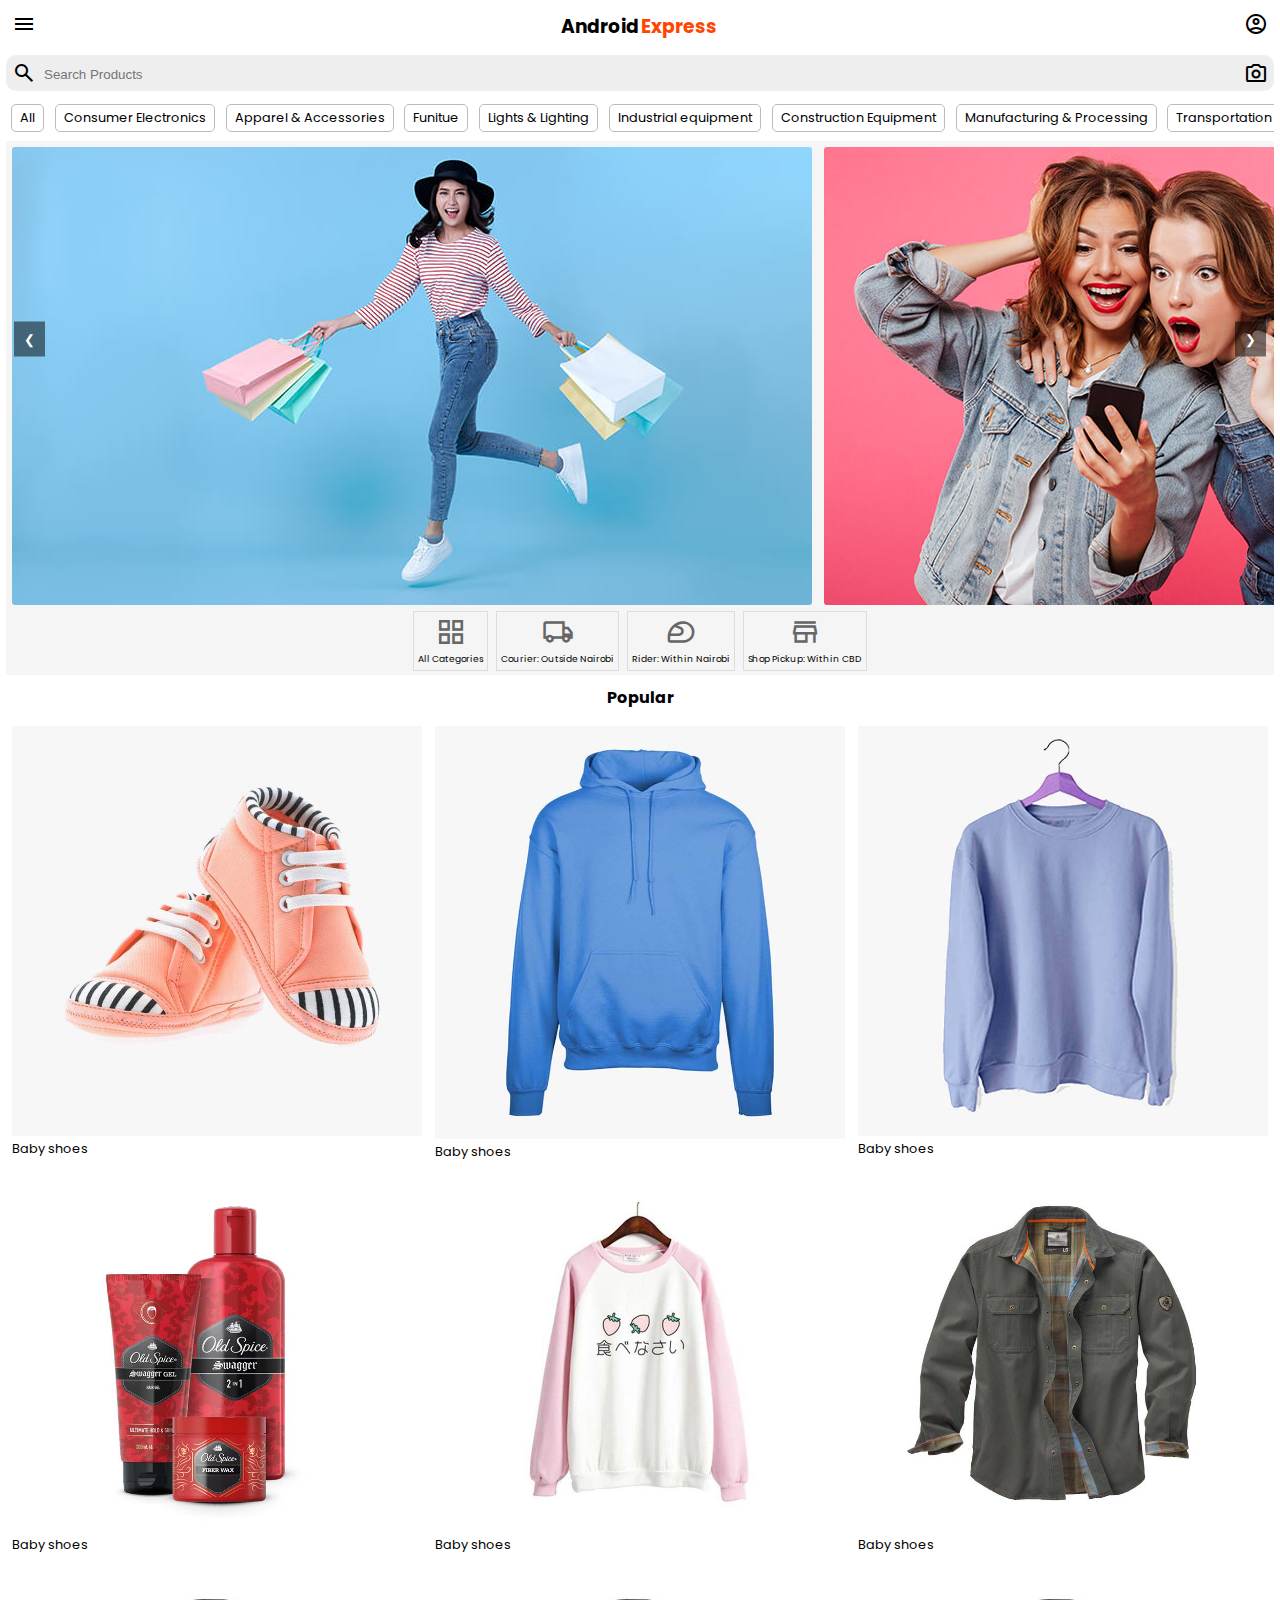
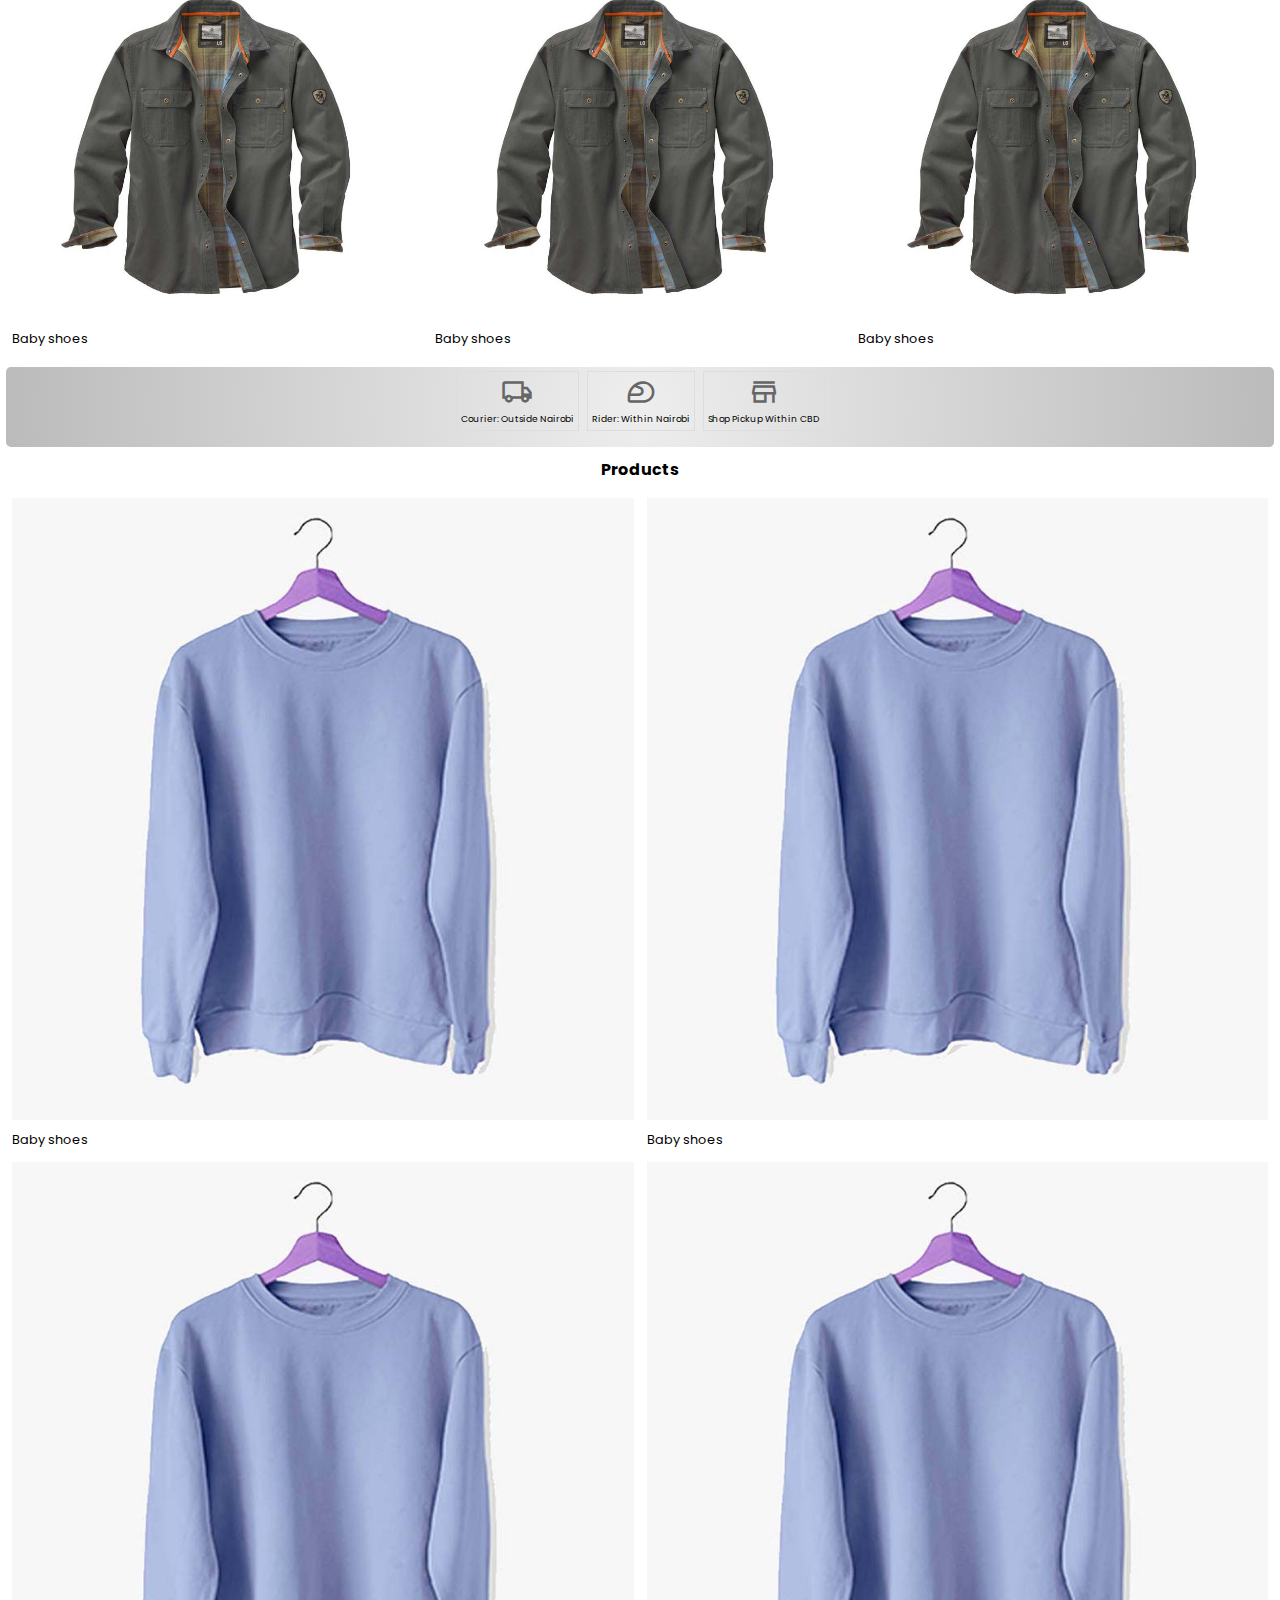
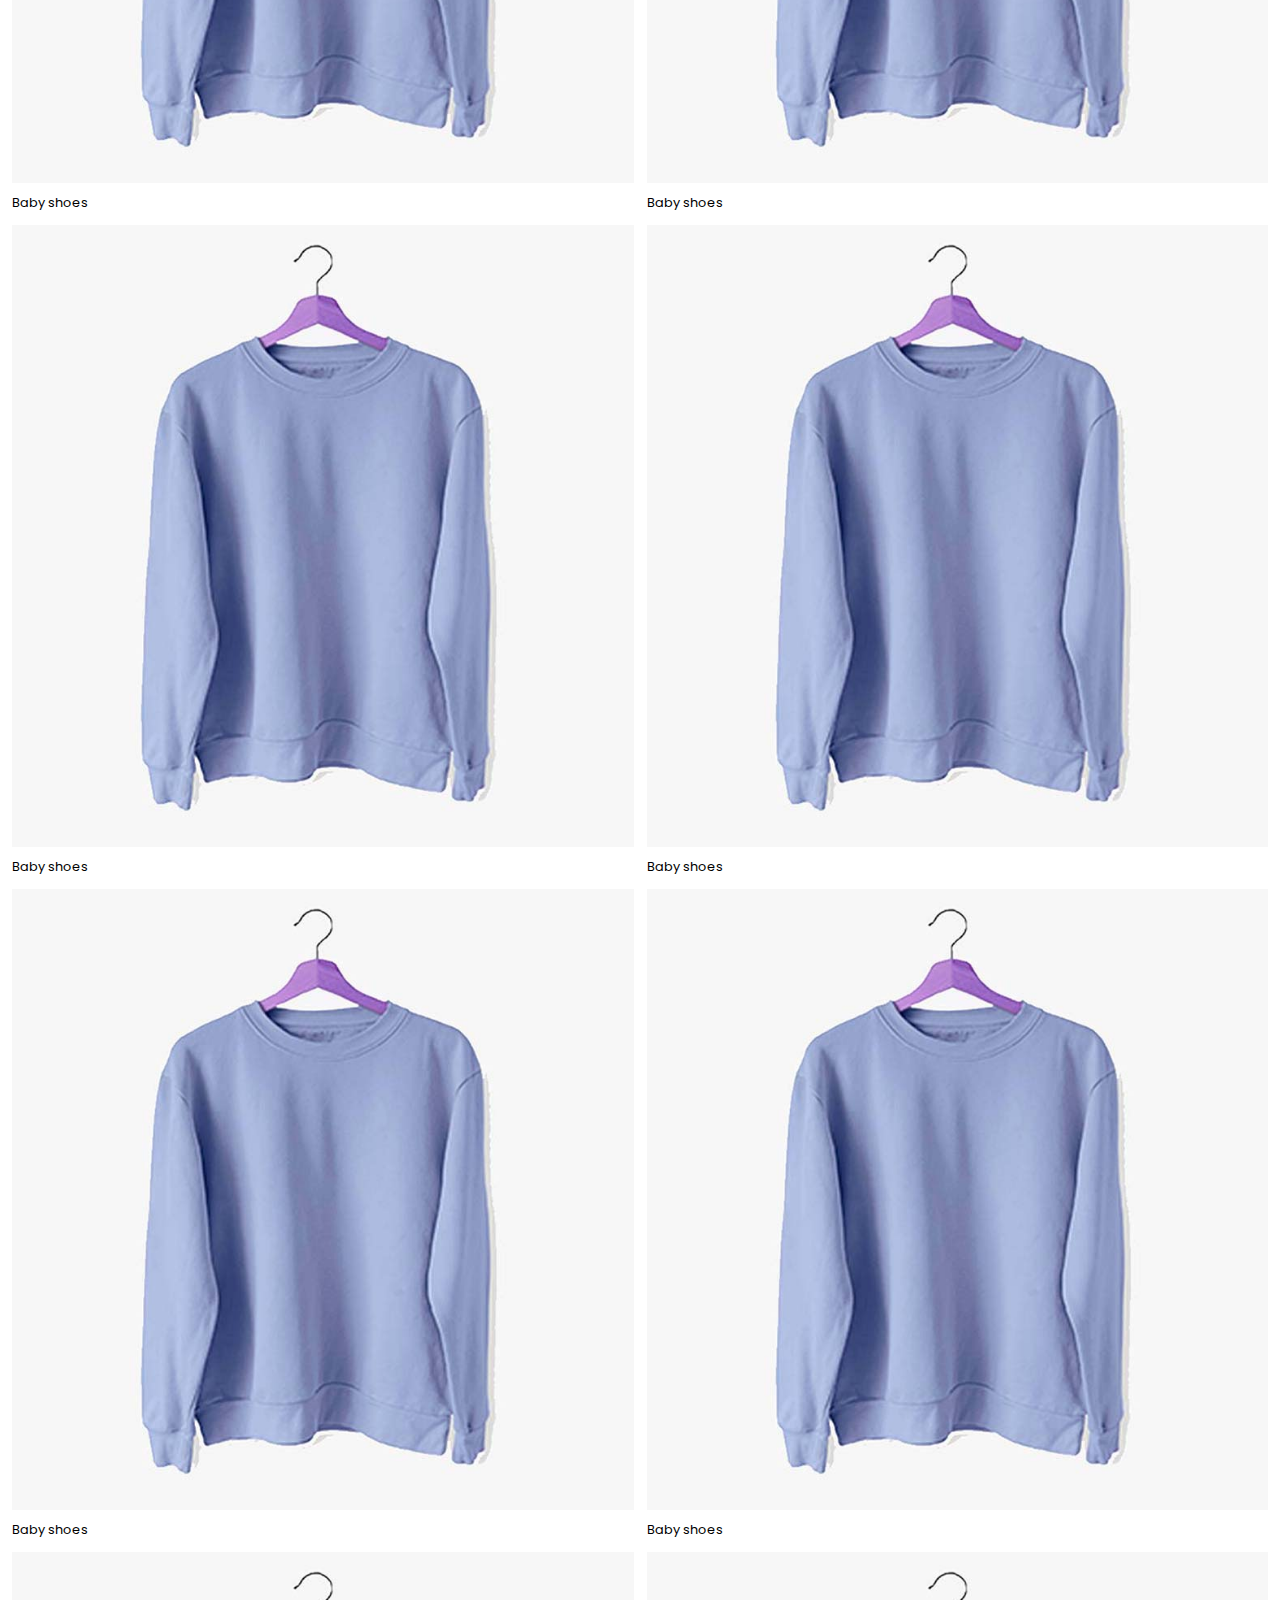
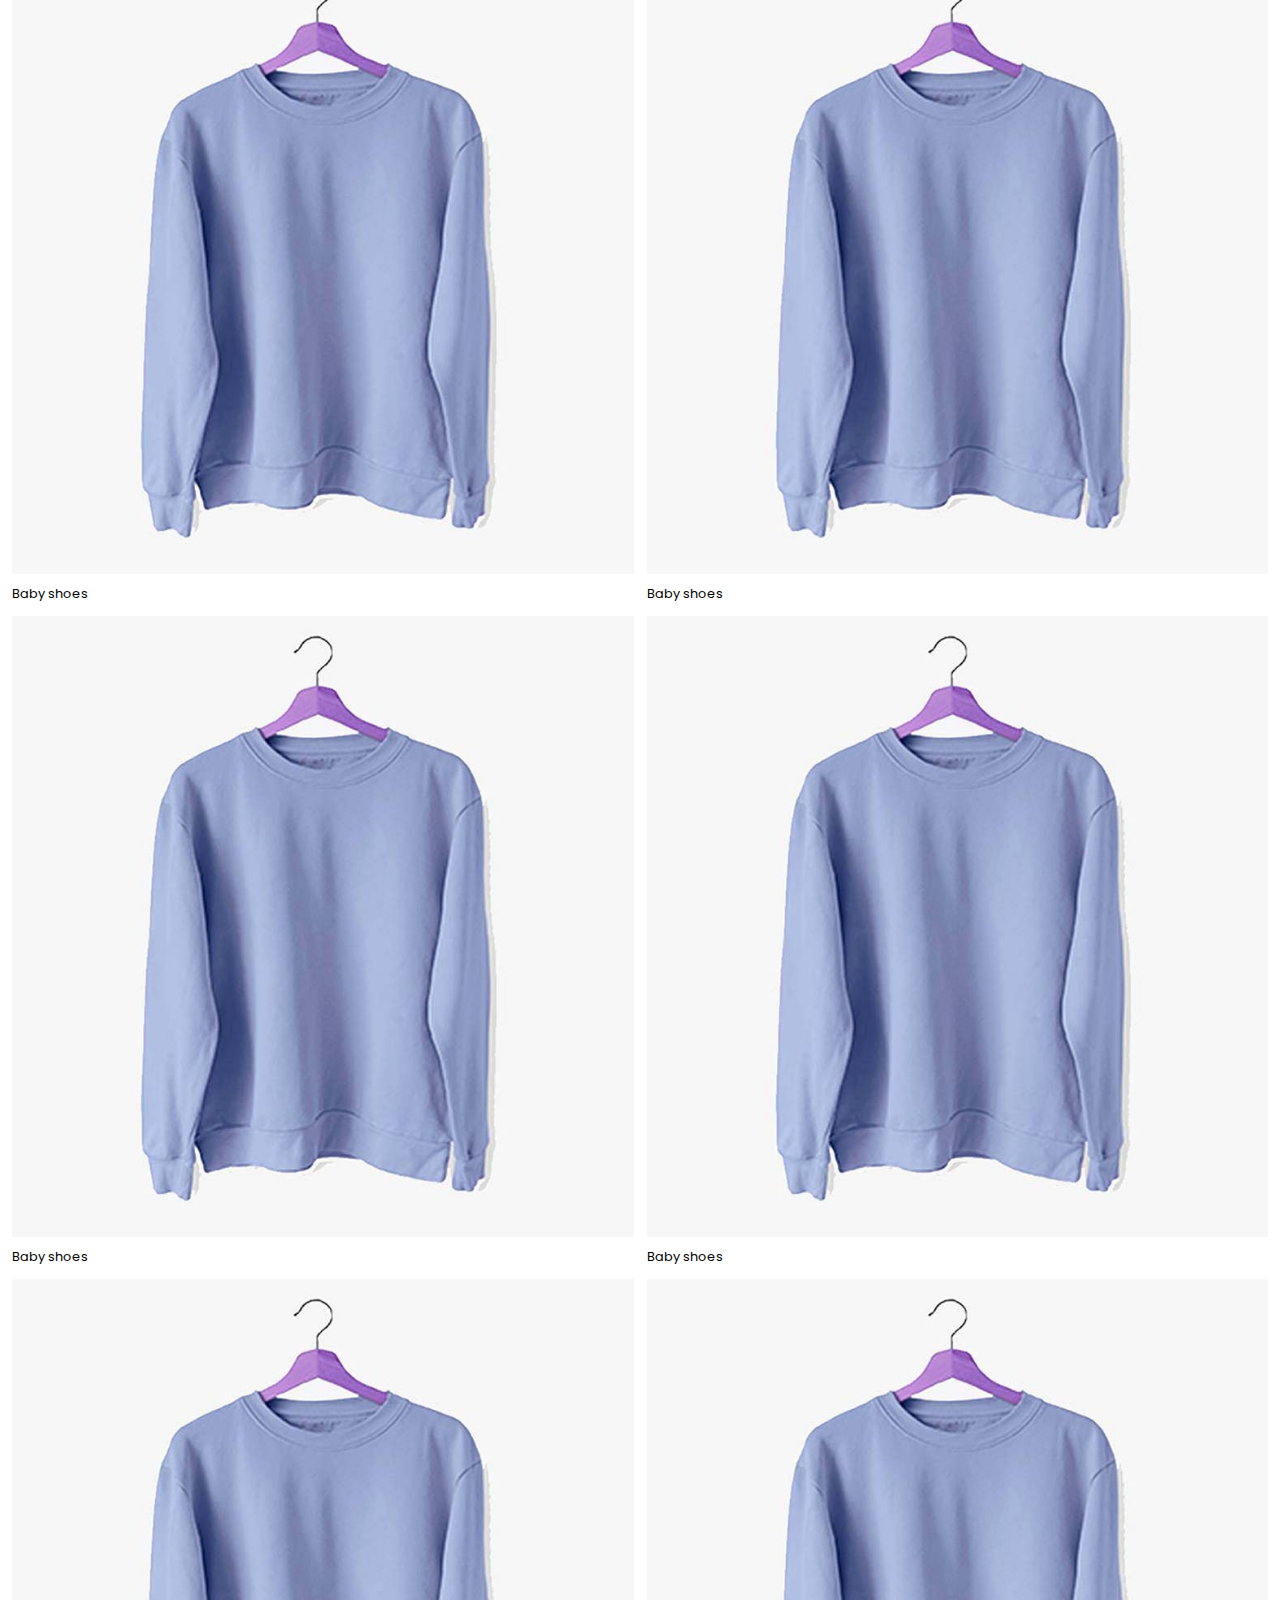
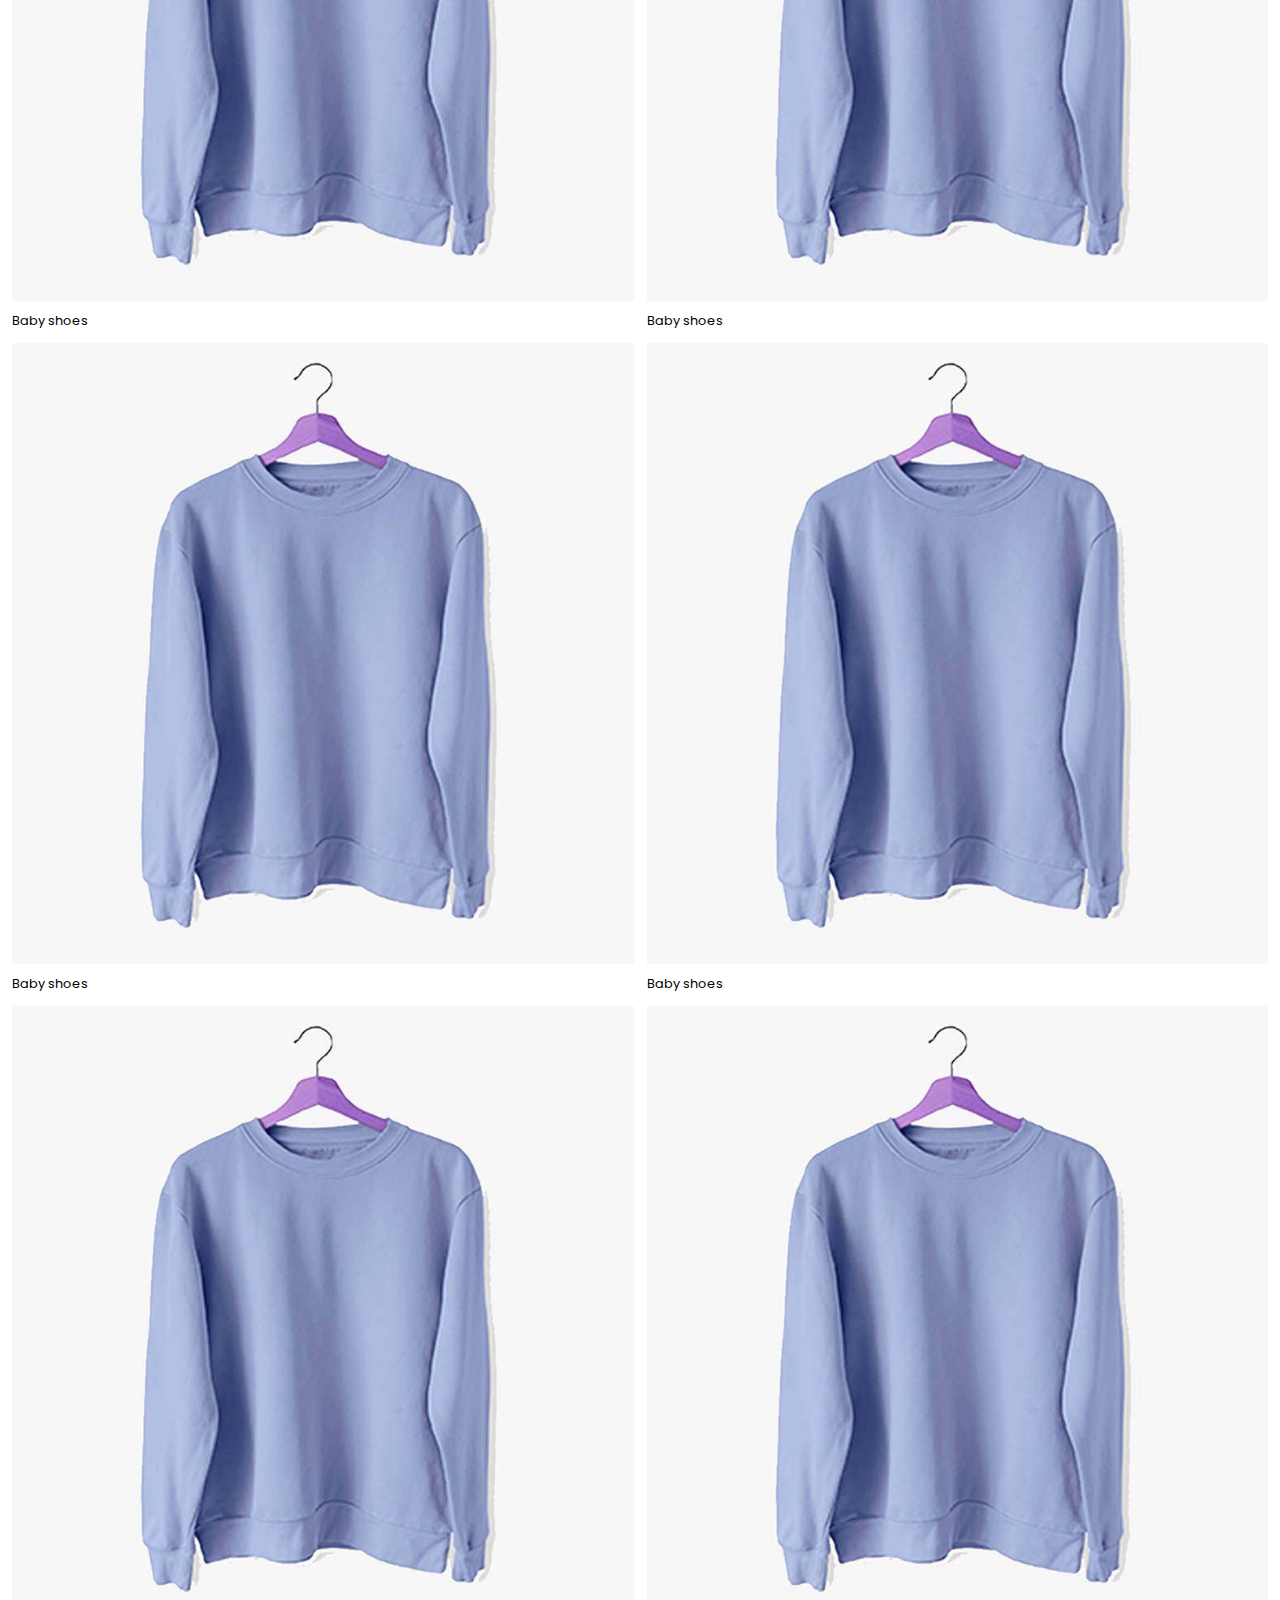
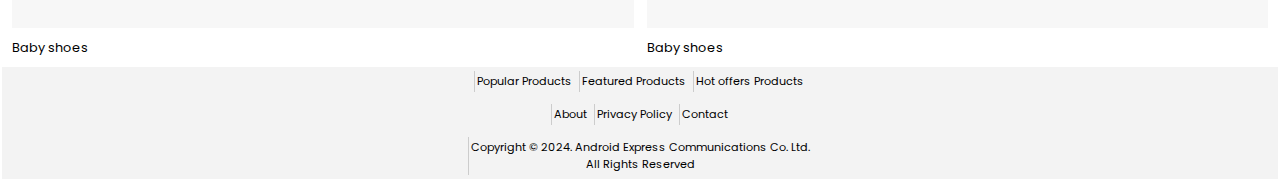
==== commit 968779cf: "Add files via upload" ====
--- a/index.html
+++ b/index.html
@@ -57,10 +57,28 @@
         </div>
       </header>
       <main class="body-container-item">
-        <div class="hero-section">
+        <div class="hero-section slider">
           <div class="slide-banner">
             <img src="./images/blog-4.jpg" alt="banner" />
-          </div>
+            <img src="./images/blog-1.jpg" alt="banner" />
+            <img src="./images/blog-2.jpg" alt="banner" />
+            <!-- <img src="./images/blog-4.jpg" alt="banner" /> -->
+          </div>
+          <!-- Indicators container -->
+          <div class="indicators">
+            <!-- <p>*</p>
+            <p>*</p>
+            <p>*</p> -->
+          </div>
+
+          <button class="prev slider-btn" onclick="prevSlide()">
+            &#10094;
+          </button>
+          <button class="next slider-btn" onclick="nextSlide()">
+            &#10095;
+          </button>
+
+          <!-- ********************************** -->
           <div class="summary-info">
             <div class="info-item">
               <span class="material-symbols-outlined"> grid_view </span>
@@ -93,7 +111,7 @@
 
         <!-- ********************************** -->
 
-        <h4>Popular in the last 7 days</h4>
+        <h4>Popular</h4>
         <div class="trending-products">
           <div class="product-card item1">
             <img src="./images/products/1.jpg" alt="" />
@@ -172,6 +190,54 @@
 
         <h4>Products</h4>
         <div class="products">
+          <div class="product-grid-item">
+            <img src="./images/products/3.jpg" alt="" />
+            <p>Baby shoes</p>
+          </div>
+          <div class="product-grid-item">
+            <img src="./images/products/3.jpg" alt="" />
+            <p>Baby shoes</p>
+          </div>
+          <div class="product-grid-item">
+            <img src="./images/products/3.jpg" alt="" />
+            <p>Baby shoes</p>
+          </div>
+          <div class="product-grid-item">
+            <img src="./images/products/3.jpg" alt="" />
+            <p>Baby shoes</p>
+          </div>
+          <div class="product-grid-item">
+            <img src="./images/products/3.jpg" alt="" />
+            <p>Baby shoes</p>
+          </div>
+          <div class="product-grid-item">
+            <img src="./images/products/3.jpg" alt="" />
+            <p>Baby shoes</p>
+          </div>
+          <div class="product-grid-item">
+            <img src="./images/products/3.jpg" alt="" />
+            <p>Baby shoes</p>
+          </div>
+          <div class="product-grid-item">
+            <img src="./images/products/3.jpg" alt="" />
+            <p>Baby shoes</p>
+          </div>
+          <div class="product-grid-item">
+            <img src="./images/products/3.jpg" alt="" />
+            <p>Baby shoes</p>
+          </div>
+          <div class="product-grid-item">
+            <img src="./images/products/3.jpg" alt="" />
+            <p>Baby shoes</p>
+          </div>
+          <div class="product-grid-item">
+            <img src="./images/products/3.jpg" alt="" />
+            <p>Baby shoes</p>
+          </div>
+          <div class="product-grid-item">
+            <img src="./images/products/3.jpg" alt="" />
+            <p>Baby shoes</p>
+          </div>
           <div class="product-grid-item">
             <img src="./images/products/3.jpg" alt="" />
             <p>Baby shoes</p>
@@ -215,10 +281,11 @@
       </div>
       <div class="footer-row">
         <p>
-          Copyright 2024 Android Express Communications Co. Ltd. All Rightd
-          Reserved
+          Copyright &#169; 2024. Android Express Communications Co. Ltd.
+          <br />All Rights Reserved
         </p>
       </div>
     </footer>
+    <script src="script.js"></script>
   </body>
 </html>
--- a/style.css
+++ b/style.css
@@ -127,16 +127,82 @@
 
 }
 
+.slider{
+    position: relative;
+    overflow: hidden;
+
+}
+
+.slide-banner{
+    /* position: relative; */
+    display: flex;
+    gap: 0.5rem;
+    transition: transform 0.5s ease;
+}
+
+.slider-btn{
+    position: absolute;
+    top: 37%;
+    transform: translateY(-50%);
+    background: rgba(0, 0, 0, 0.5);
+    color: white;
+    border: none;
+    cursor: pointer;
+    padding: 10px;
+}
+
+.prev{
+    left: 8px;
+
+}
+
+.next{
+    right: 8px;
+}
+
+
+
+
+
 .slide-banner img{
     width: 100%;
+    height: auto;    
     border-radius: 5px;
     /* border: 1px solid #bbb; */
 }
 
+
+.indicators {
+  text-align: center;
+  margin-top: 10px;
+  /* border: 1px solid red; */
+  position: absolute;
+  top: 180px;
+  left: 40%;
+}
+
+.indicator {
+  display: inline-block;
+  width: 10px;
+  height: 10px;
+  background-color: rgba(255, 255, 255, 0.5);
+  border-radius: 50%;
+  margin: 0 5px;
+  cursor: pointer;
+
+
+}
+
+.active {
+  background-color: white;
+}
+
+
+/* ********************************** */
 .summary-info{
     display: flex;
     align-items:center;
-    justify-content: flex-start;
+    justify-content: center;
     gap: 0.5rem;
     /* border: 1px solid red; */
     /* flex-wrap: wrap; */
@@ -182,10 +248,13 @@
     /* border: 1px solid red; */
      /* object-fit:contain; */
      /* background-color: orange; */
+     /* background-color: skyblue; */
      /* background: linear-gradient(to right, #eee, #bbb); */
      /* background: linear-gradient(to right, orange, red); */
      /* background: radial-gradient(circle, orange, orangered); */
      background: radial-gradient(circle, #eee, #bbb);
+     /* background: radial-gradient(circle, #fff, skyblue); */
+
      /* opacity: 0.7; */
      /* background: linear-gradient(to right, red, yellow, green, blue); */
      border-radius: 5px;
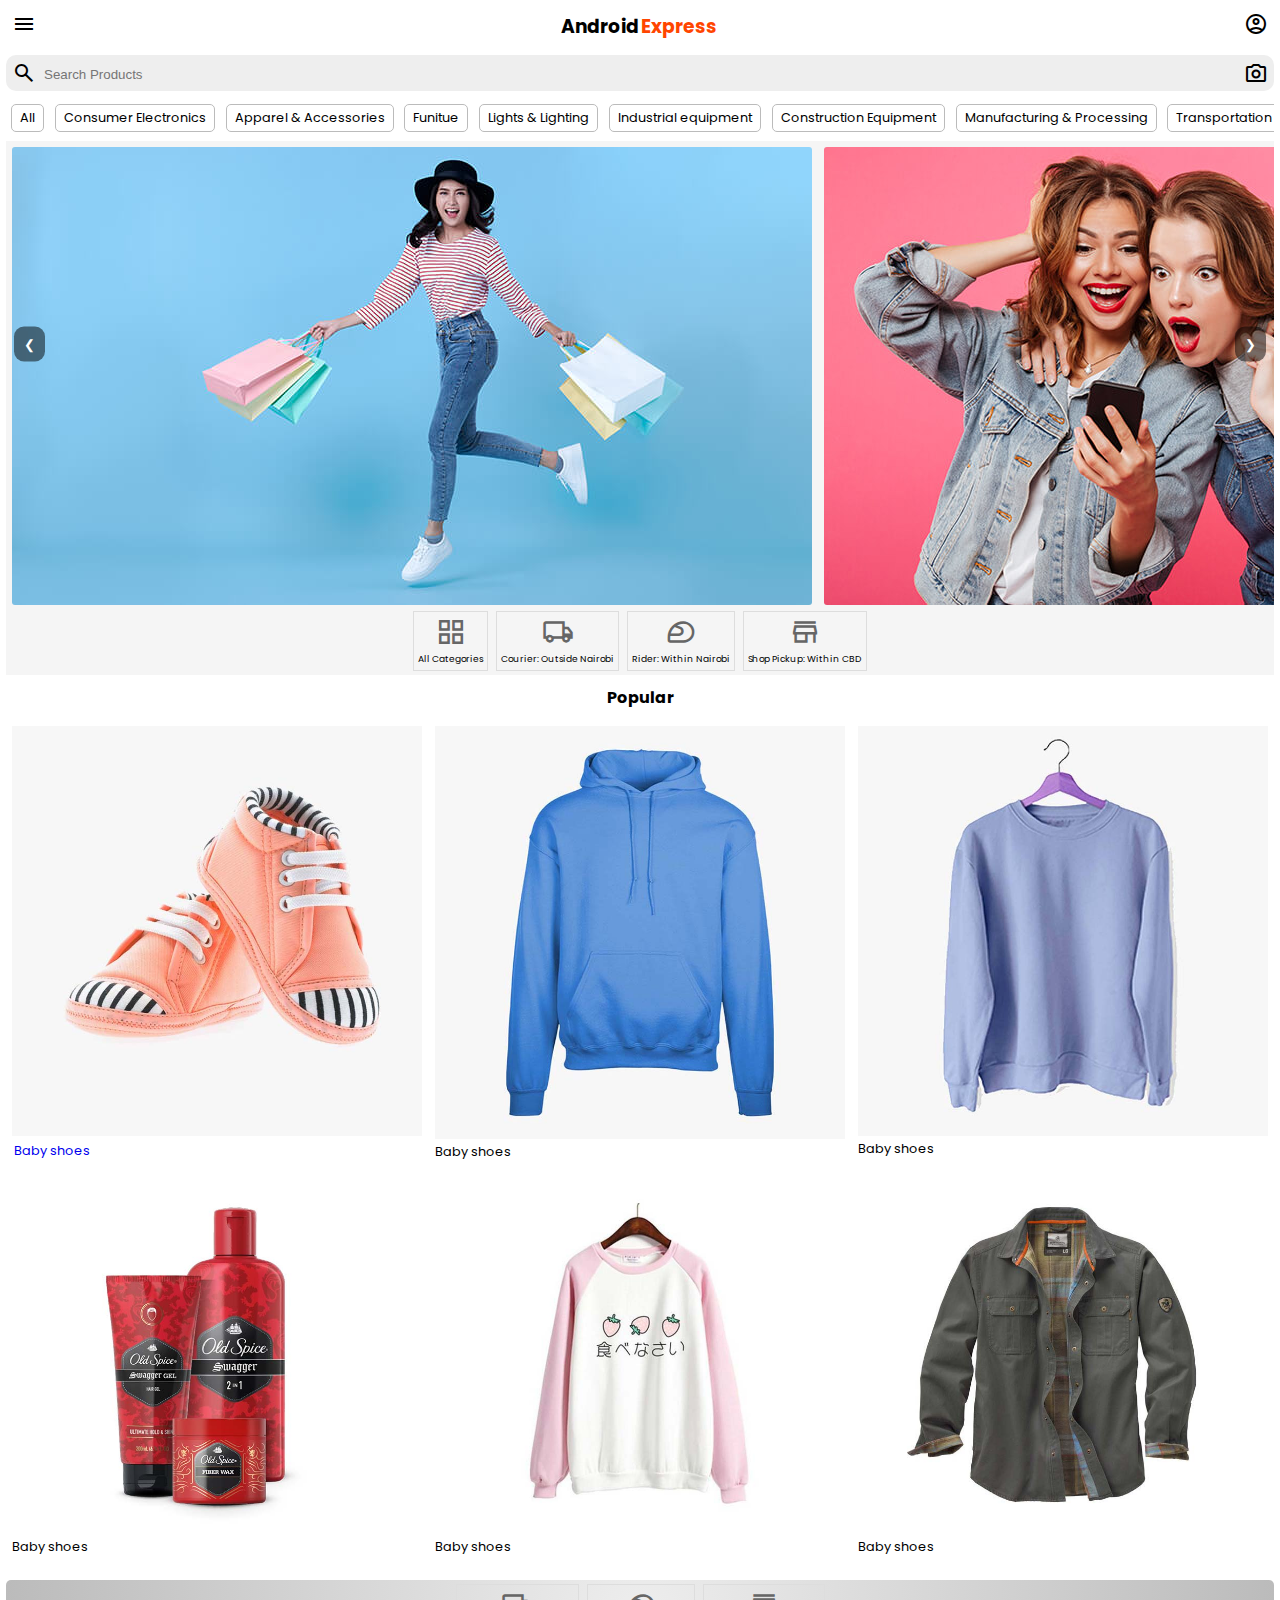
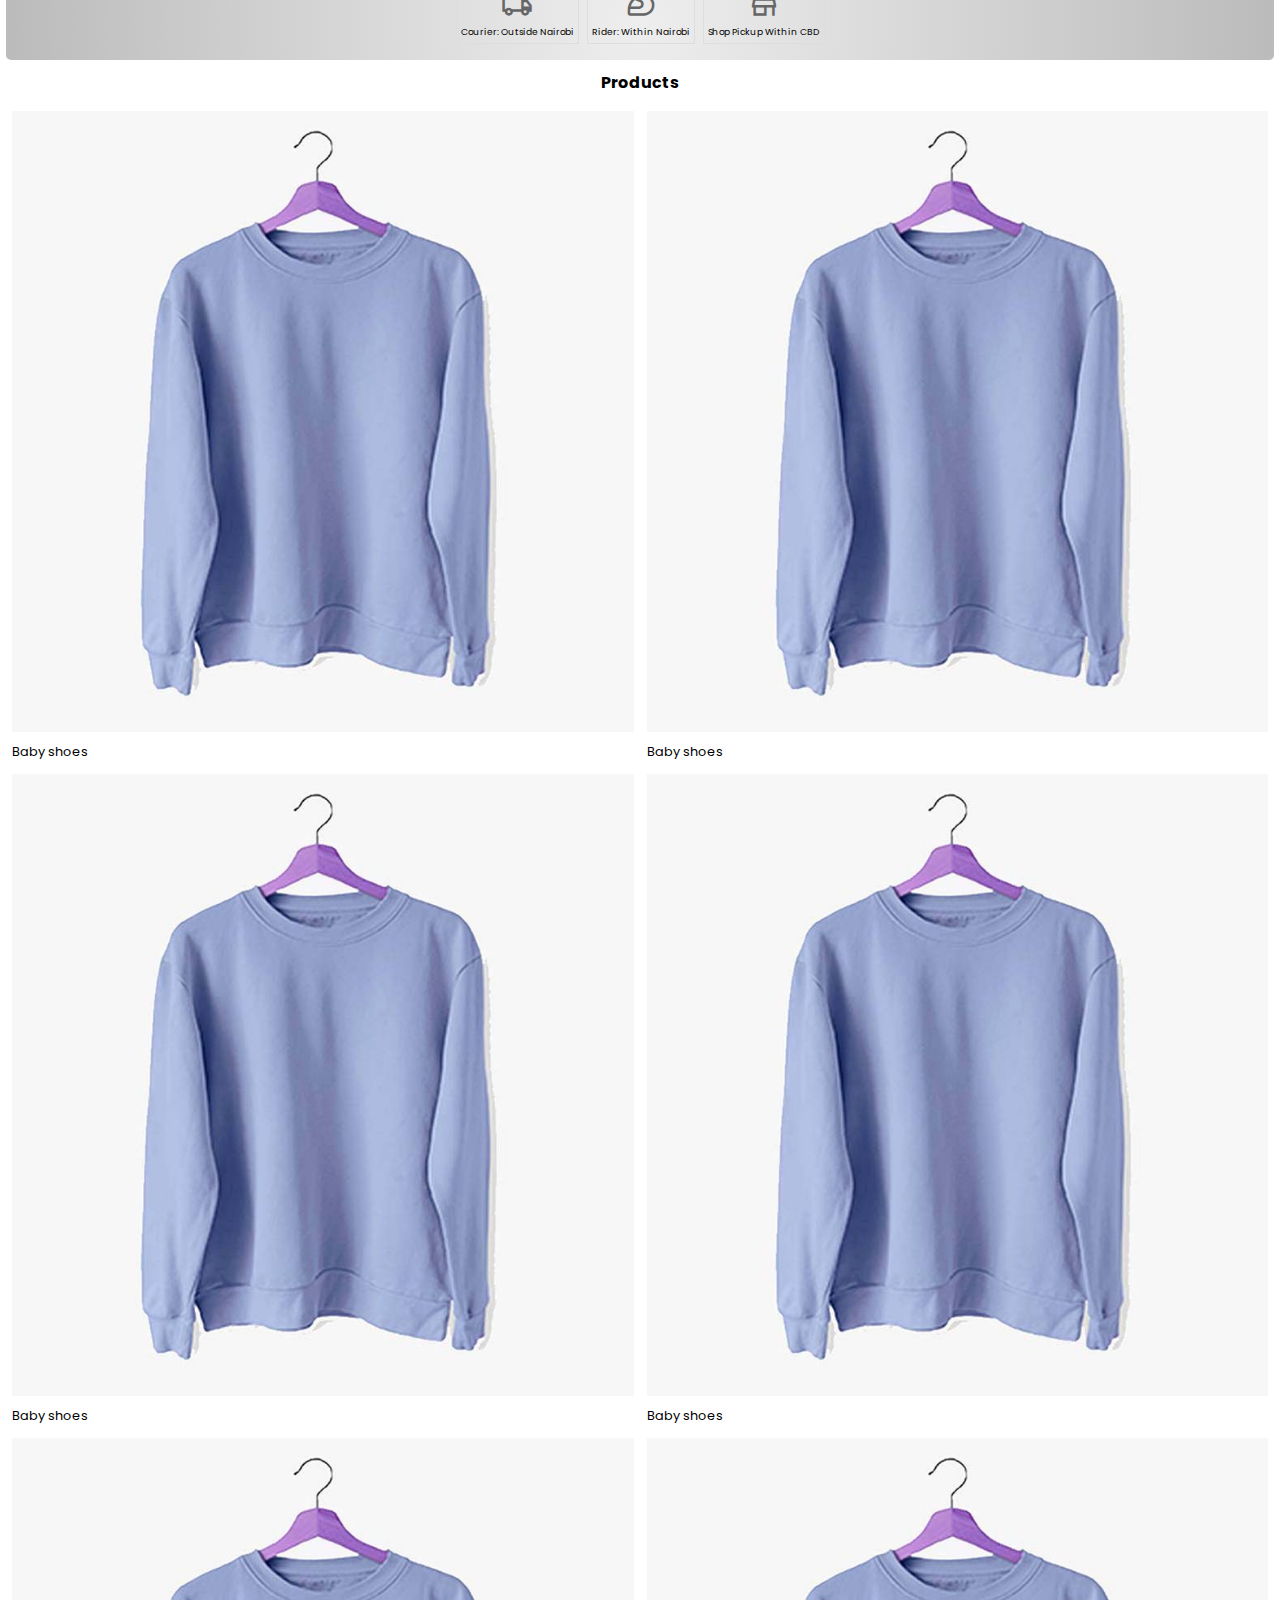
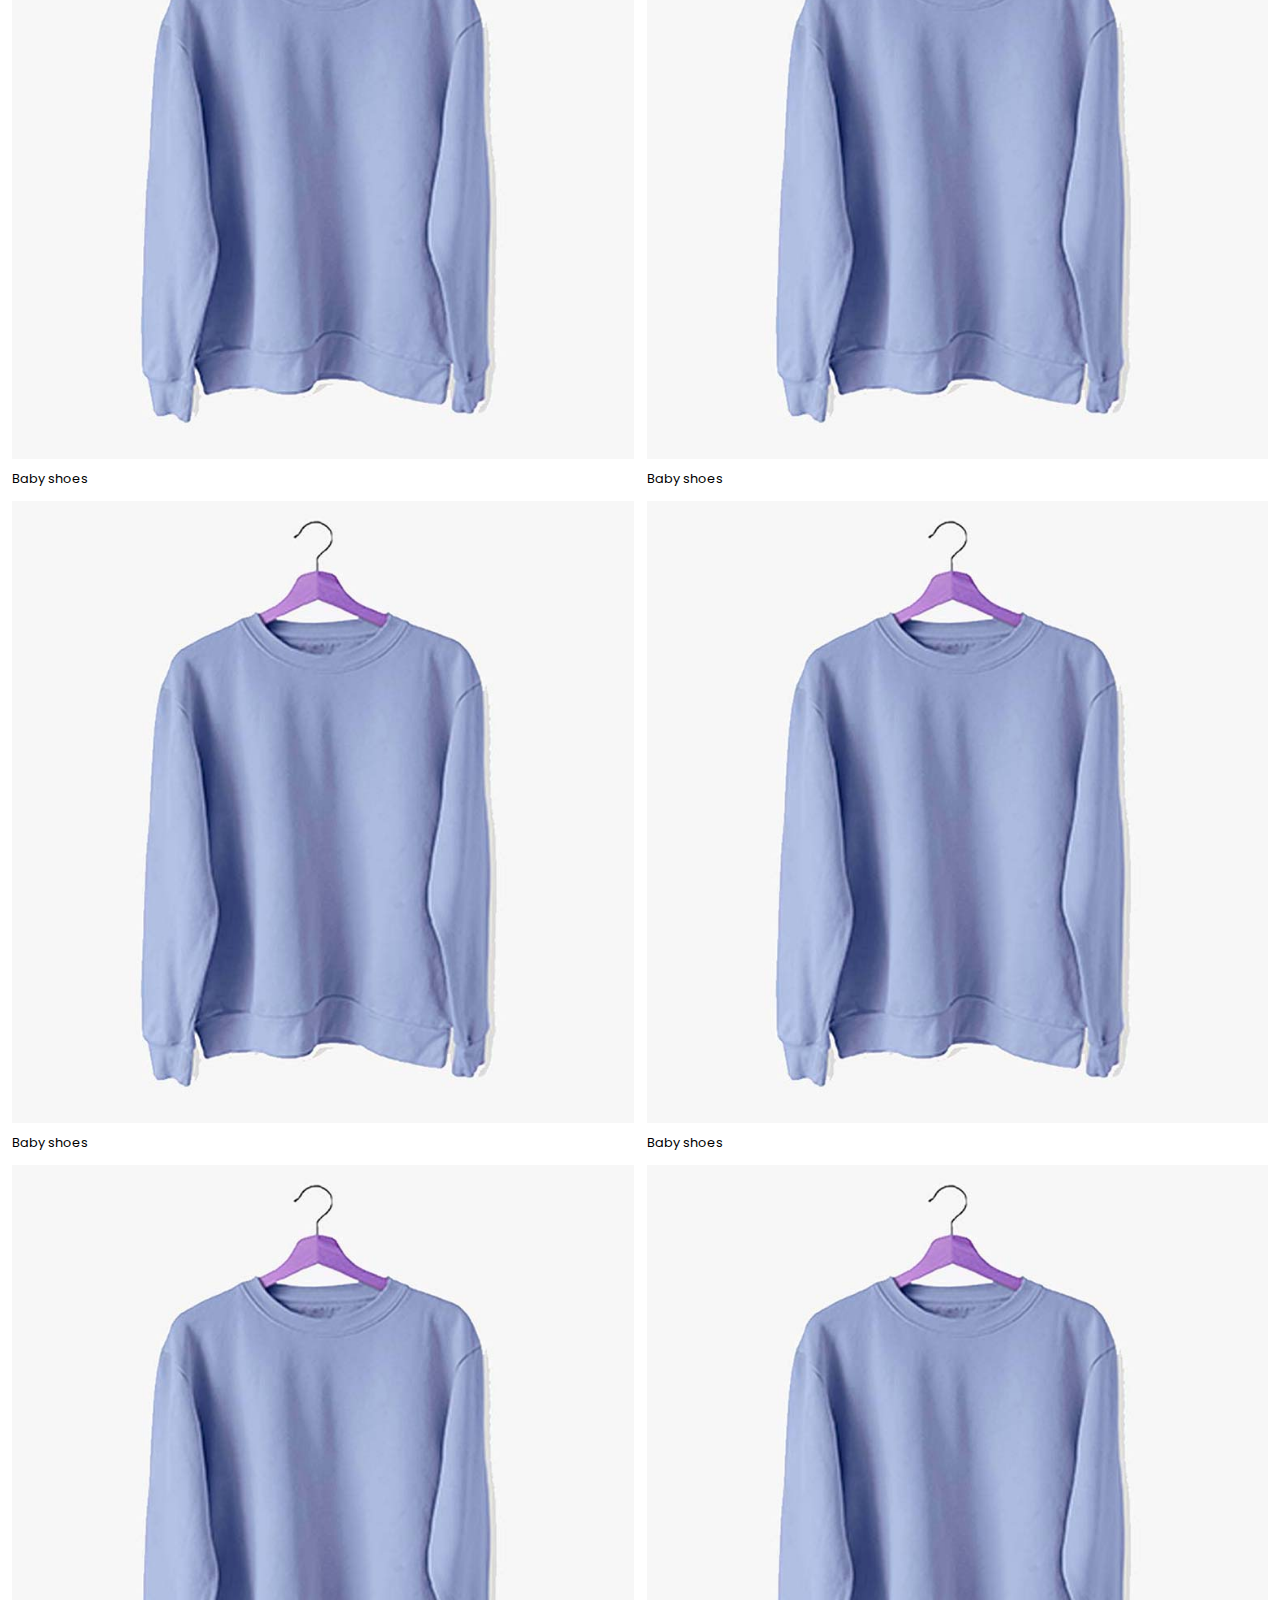
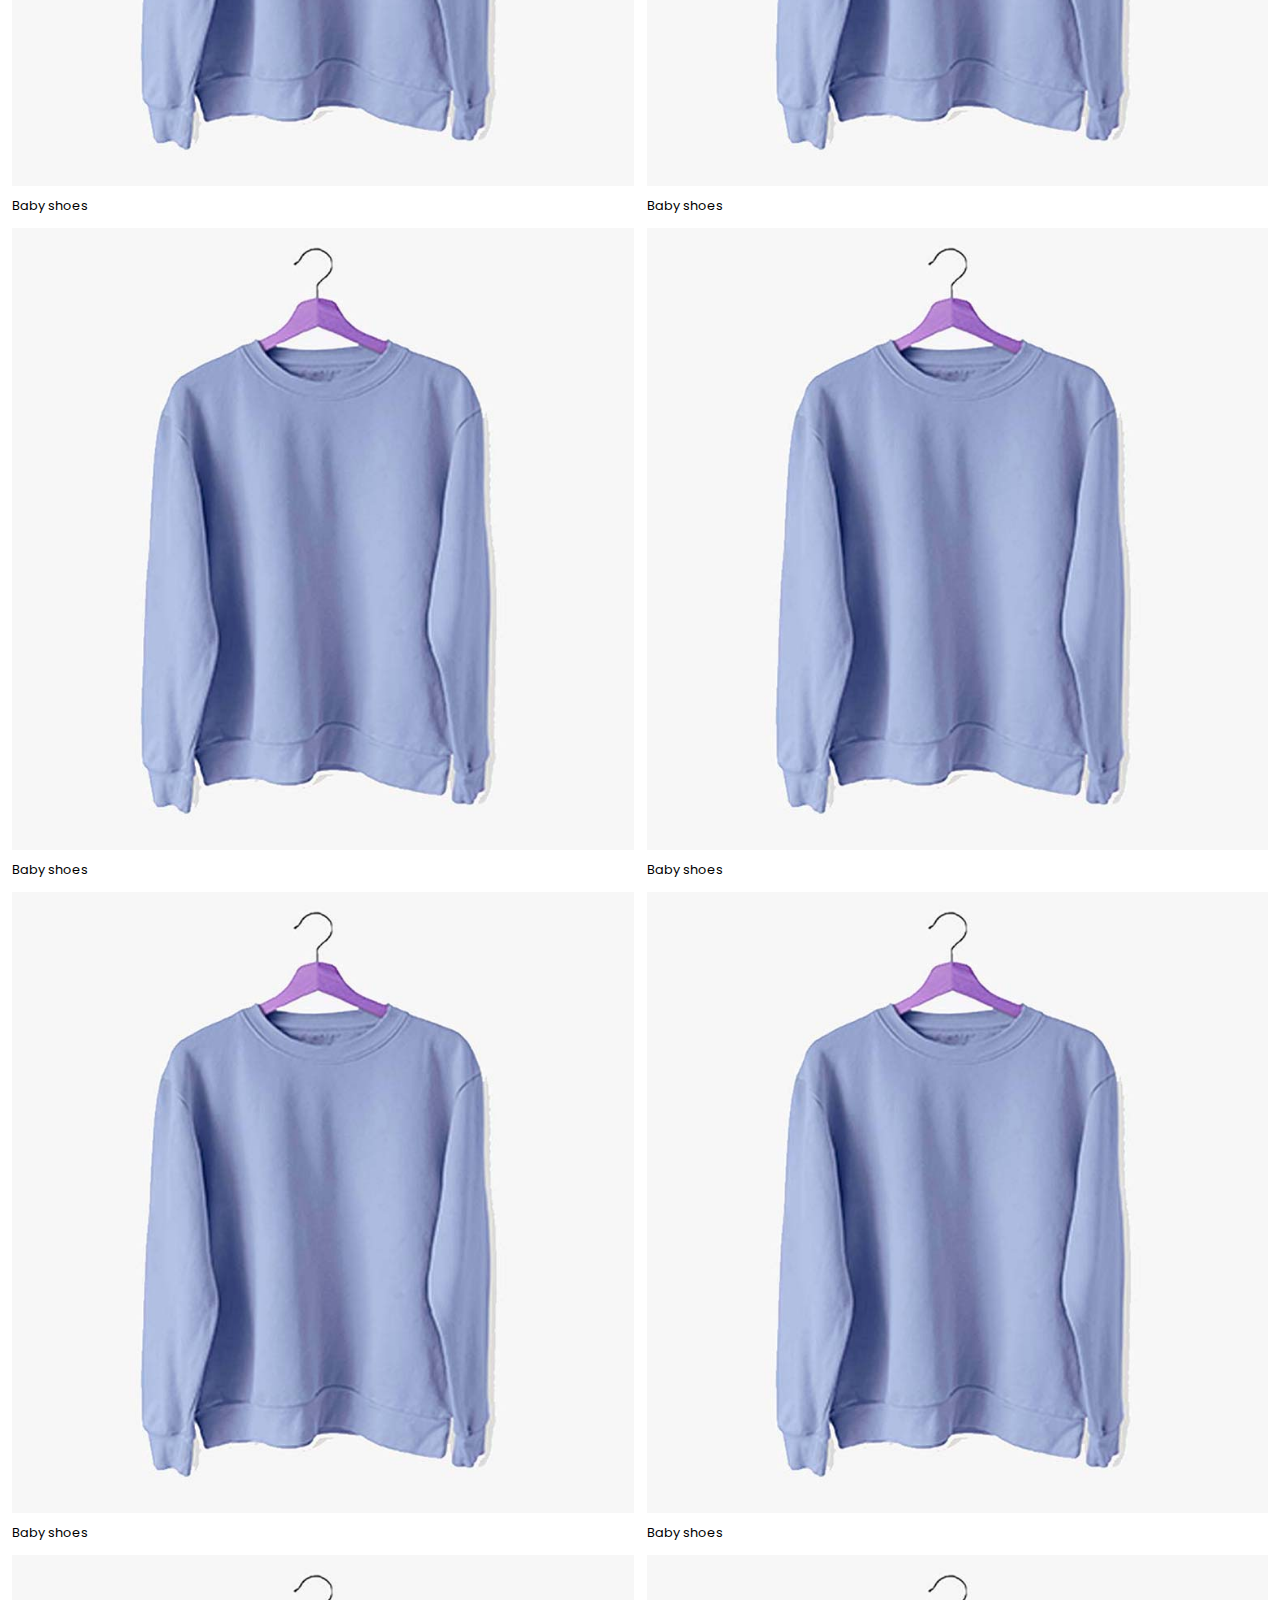
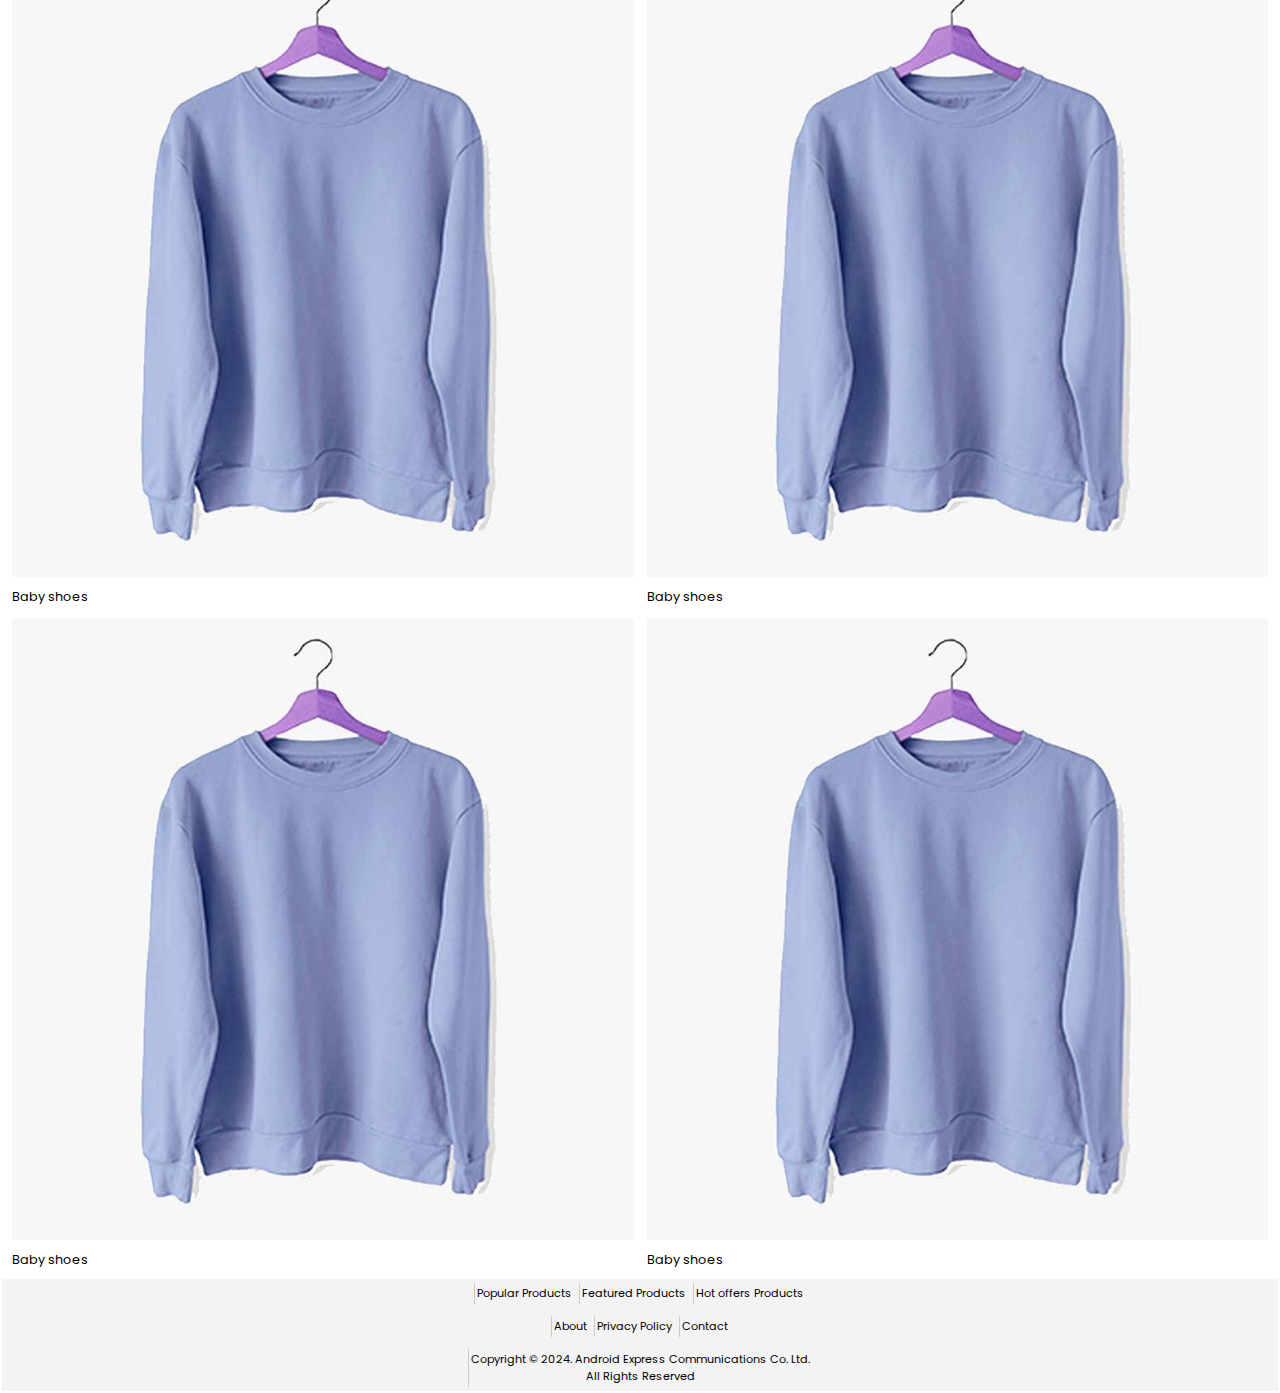
==== commit ded6b46e: "Add files via upload" ====
--- a/index.html
+++ b/index.html
@@ -115,7 +115,9 @@
         <div class="trending-products">
           <div class="product-card item1">
             <img src="./images/products/1.jpg" alt="" />
-            <p>Baby shoes</p>
+            <a href="./products.html">
+              <p>Baby shoes</p>
+            </a>
           </div>
           <div class="product-card item2">
             <img src="./images/products/2.jpg" alt="" />
@@ -137,7 +139,7 @@
             <img src="./images/products/jacket-3.jpg" alt="" />
             <p>Baby shoes</p>
           </div>
-          <div class="product-card item7">
+          <!-- <div class="product-card item7">
             <img src="./images/products/jacket-3.jpg" alt="" />
             <p>Baby shoes</p>
           </div>
@@ -148,7 +150,7 @@
           <div class="product-card item9">
             <img src="./images/products/jacket-3.jpg" alt="" />
             <p>Baby shoes</p>
-          </div>
+          </div> -->
         </div>
 
         <!-- ********************************** -->
--- a/style.css
+++ b/style.css
@@ -51,11 +51,15 @@
     gap: 1rem;
     align-items: center;
     justify-content: space-between;
+    /* position: sticky;
+    top: 0;
+    left: 0; */
 
 }
 
 .header-logo h3 span{
     color: orangered;
+
     /* border: 1px solid black;
     border-radius: 5px; */
 }
@@ -142,13 +146,14 @@
 
 .slider-btn{
     position: absolute;
-    top: 37%;
+    top: 38%;
     transform: translateY(-50%);
     background: rgba(0, 0, 0, 0.5);
     color: white;
     border: none;
     cursor: pointer;
     padding: 10px;
+    border-radius: 10px;
 }
 
 .prev{
@@ -159,8 +164,6 @@
 .next{
     right: 8px;
 }
-
-
 
 
 
@@ -177,8 +180,9 @@
   margin-top: 10px;
   /* border: 1px solid red; */
   position: absolute;
-  top: 180px;
+  /* top: 180px; */
   left: 40%;
+  /* right: 0; */
 }
 
 .indicator {
